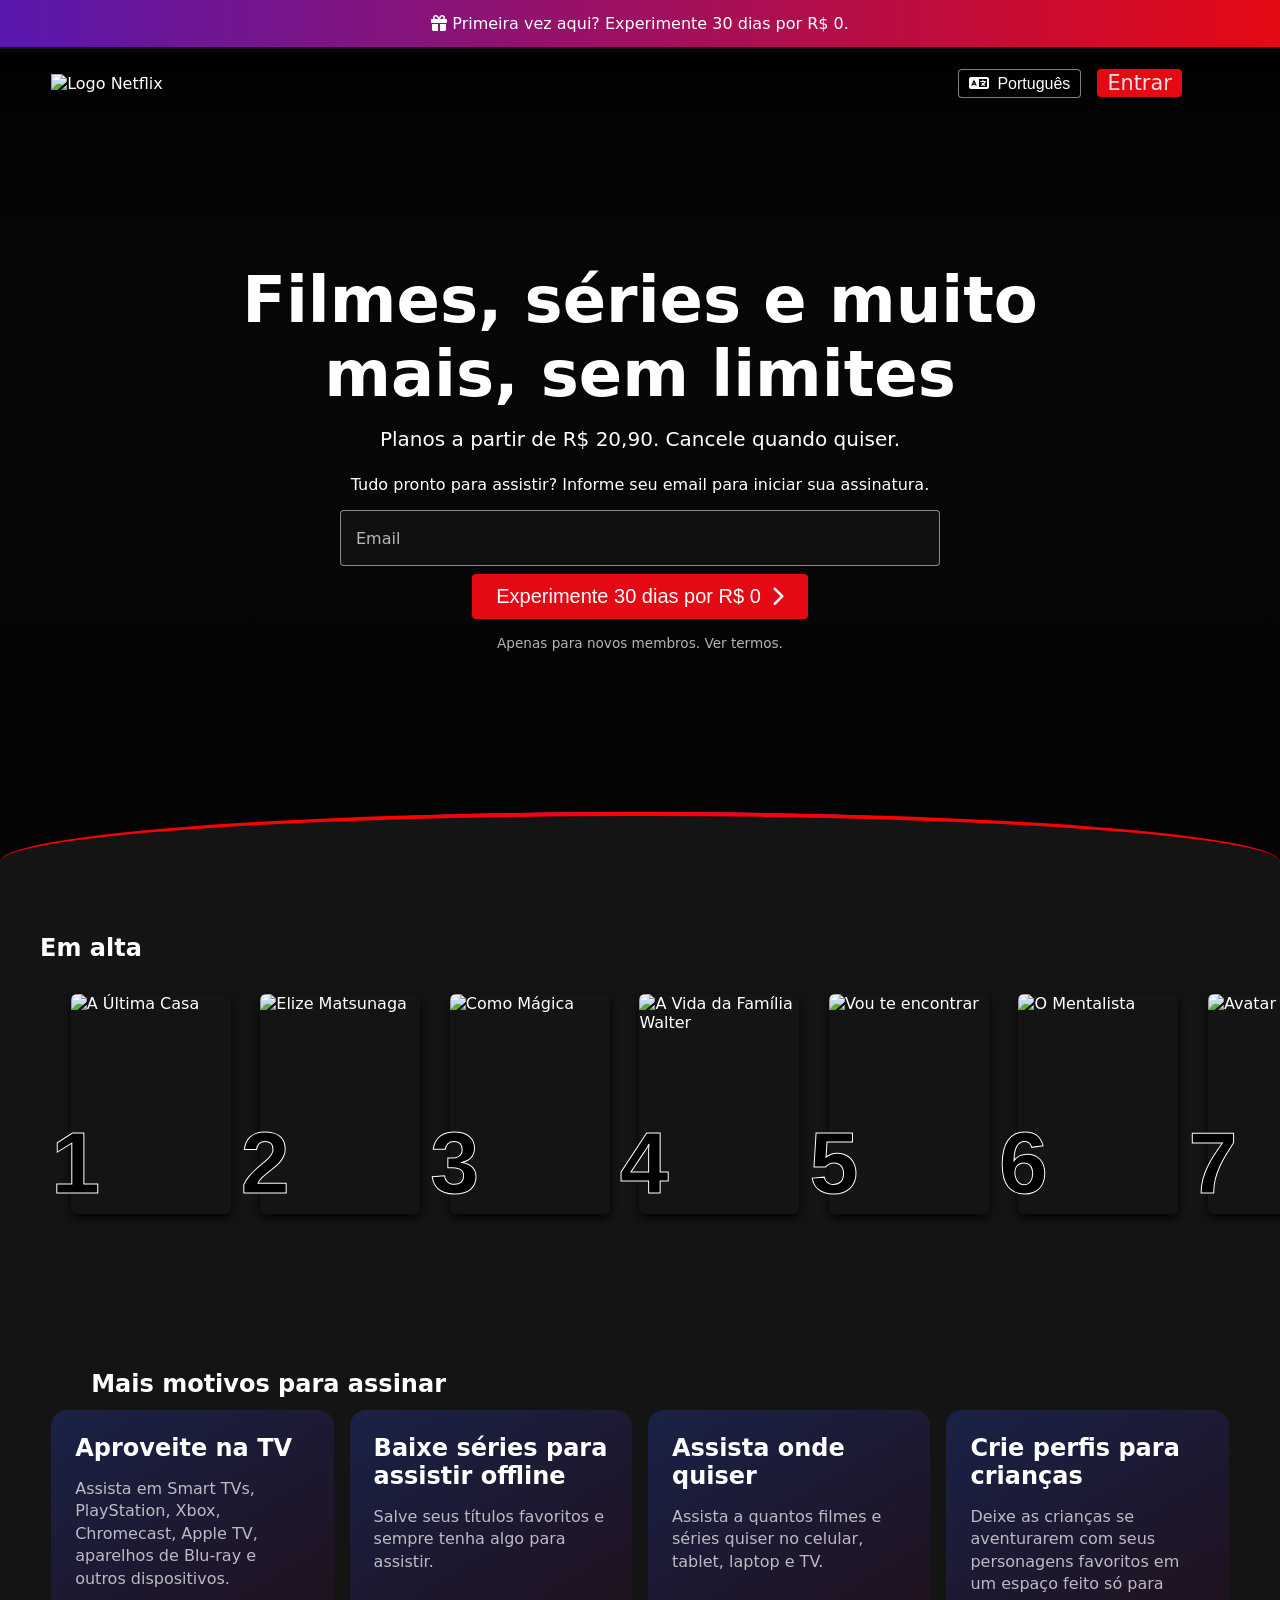
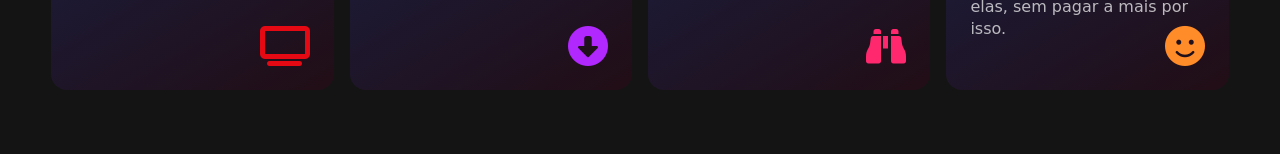
==== index.html @ 600f060d "feat: add navbar, header, hero section (main form) and main content" ====
<!doctype html>
<html lang="en">
  <head>
    <meta charset="UTF-8" />
    <meta name="viewport" content="width=device-width, initial-scale=1.0" />
    <link rel="stylesheet" href="css/style.css" />
    <link
      rel="stylesheet"
      href="https://cdnjs.cloudflare.com/ajax/libs/font-awesome/6.5.1/css/all.min.css" />
    <title>Netflix Brasil</title>
  </head>
  <body>
    <a
      href="#"
      class="promo-banner"
      aria-label="Página de cadastro: 30 dias grátis">
      <p>
        <i class="fa-solid fa-gift" aria-hidden="true"></i> Primeira vez aqui?
        Experimente 30 dias por R$ 0.
      </p>
    </a>

    <header>
      <nav class="home-navbar logged-out-nav">
        <div class="logo" id="logo-index">
          <img
            src="https://occ.a.nflxso.net/dnmt/api/v6/iL4oJVDYZ8KLSrJ6eG2OwtghbfQ/AAAAAZge2REfWoSoWRs31izjUdgihldMUslSHTdfz-1aT4vVrgJuVByU92G8wIrBkwULJHWjM1khpzW0xWndigQFYViKFpy-pM6NZFnTKEPkpf9hcdSzCyzqBbcouyIpmgVLbodhaeyqCXaS.svg"
            alt="Logo Netflix" />
        </div>
        <div class="nav-secondary">
          <div class="lang-selector">
            <i
              class="fa-solid fa-language"
              style="color: rgb(255, 255, 255)"></i>
            <select>
              <option>Português</option>
              <option>English</option>
            </select>
          </div>
          <a href="home.html" class="btn-login">Entrar</a>
        </div>
      </nav>
    </header>

    <main>
      <section class="hero-landing">
        <div class="hero-landing-content">
          <h1 class="landing-title">
            Filmes, séries e muito mais, sem limites
          </h1>
          <p class="landing-subtitle">
            Planos a partir de R$ 20,90. Cancele quando quiser.
          </p>
          <p class="landing-call">
            Tudo pronto para assistir? Informe seu email para iniciar sua
            assinatura.
          </p>

          <form class="email-form">
            <div class="input-group">
              <input type="email" id="email" required placeholder=" " />
              <label for="email">Email</label>
            </div>
            <button type="submit" class="btn-get-started">
              Experimente 30 dias por R$ 0
              <i class="fa-solid fa-chevron-right"></i>
            </button>
          </form>
          <p class="landing-disclaimer">
            Apenas para novos membros. Ver termos.
          </p>
        </div>
      </section>

      <section class="trending-section">
        <h2 class="section-title">Em alta</h2>
        <div class="trending-list">
          <div class="trending-card">
            <span class="rank-number">1</span>
            <img
              src="https://occ-0-1920-1380.1.nflxso.net/dnm/api/v6/mAcAr9TxZIVbINe88xb3Teg5_OA/AAAABRCt9CVGwqQKm1u5XByVqET0FEuvDtVFbQUjXtYSfSPsTkuYJUcdgsfD26gsrr9gPECW5EhlUKzsj0UtB1UA2T1wHKdM4c-Ri7QwJ4hSQ0sue4axwnXjFY1lY4rs9QemK3L1.jpg?r=9b0"
              alt="A Última Casa" />
          </div>

          <div class="trending-card">
            <span class="rank-number">2</span>
            <img
              src="https://occ-0-1920-1380.1.nflxso.net/dnm/api/v6/mAcAr9TxZIVbINe88xb3Teg5_OA/AAAABVBsxUXjb-24n8-40B4x_8OJURUJRbHEKcBGPhm9W0AcdwRLLNh0-N4Ks0n8hzMsyhiFpbOQ2RoEGuLOn3dcfnShQpn3VBpMwJbYT42iEWju8YEhn79PWzwxOMl9DZhBIMDl.jpg?r=b07"
              alt="Elize Matsunaga" />
          </div>

          <div class="trending-card">
            <span class="rank-number">3</span>
            <img
              src="https://occ-0-1920-1380.1.nflxso.net/dnm/api/v6/mAcAr9TxZIVbINe88xb3Teg5_OA/AAAABZTpqX2Eheu0lk-S4dGdgOFK_slT2mImJnNJ_Eoo1jM7405vdHUsTf9nNgOJfOZwN_9l7Db6o15_udHe3ntAbuNHfHnLyZn05KNPTR40H6y08N4XaYClwX0p4b6o9Hvv9rt-.jpg?r=160"
              alt="Como Mágica" />
          </div>

          <div class="trending-card">
            <span class="rank-number">4</span>
            <img
              src="https://occ-0-1920-1380.1.nflxso.net/dnm/api/v6/mAcAr9TxZIVbINe88xb3Teg5_OA/AAAABXxwC4AQBgNQUKx340Z3VdPKcQBCPSx1DFxzGC0SrmTmxMpBloa2vkFkU_opp2rWrQWlsryQf8sPW0TiSNedI3joBv3Ly9eRzqWkKzWDu9g7vCvTjTx1hjC1YScYlaGN4ZOi.jpg?r=6c0"
              alt="A Vida da Família Walter" />
          </div>

          <div class="trending-card">
            <span class="rank-number">5</span>
            <img
              src="https://occ-0-1920-1380.1.nflxso.net/dnm/api/v6/mAcAr9TxZIVbINe88xb3Teg5_OA/AAAABWJIRfrApoBahK_Y7nBfBXrVwPteUMJuSW1_SlYxoMz11pgIeErc_EK6dihmAByL0csqrM1OTzhvYy6BxxisQlGGfH3BEVJuVkfVEAcgkErHJJMbtshvjc3SidSFkgiPB_uo.jpg?r=799"
              alt="Vou te encontrar" />
          </div>

          <div class="trending-card">
            <span class="rank-number">6</span>
            <img
              src="https://occ-0-1920-1380.1.nflxso.net/dnm/api/v6/mAcAr9TxZIVbINe88xb3Teg5_OA/AAAABWJf4-M_aFg2YPqjkl0ujgk5sN_j8bbpWffFgdkTHAifynkGaaQcQ2TtavAdEKUvPgGgl85VsB8ZqfKcUsUcEEONAgrz077iTaE.jpg?r=0b1"
              alt="O Mentalista" />
          </div>

          <div class="trending-card">
            <span class="rank-number">7</span>
            <img
              src="https://occ-0-1920-1380.1.nflxso.net/dnm/api/v6/mAcAr9TxZIVbINe88xb3Teg5_OA/AAAABeZewd1qPnGi2KuKvKVifCRWf3DN9RVs5KumCdsNala5zVadvlPpmgjEXIb3Ws0g4GnzU-jmKIEOgEnReXskYxidFdtWF5vrKkBzNl2KHMSnNC0FBtFyFtHm9qEIB_zNYTaT.jpg?r=63f"
              alt="Avatar" />
          </div>
        </div>
      </section>

      <section class="reasons-section">
        <h2 class="section-title">Mais motivos para assinar</h2>
        <div class="reasons-grid">
          <div class="reason-card">
            <h3>Aproveite na TV</h3>
            <p>
              Assista em Smart TVs, PlayStation, Xbox, Chromecast, Apple TV,
              aparelhos de Blu-ray e outros dispositivos.
            </p>
            <i class="fa-solid fa-tv reason-icon" style="color: #e50914"></i>
          </div>
          <div class="reason-card">
            <h3>Baixe séries para assistir offline</h3>
            <p>
              Salve seus títulos favoritos e sempre tenha algo para assistir.
            </p>
            <i
              class="fa-solid fa-circle-down reason-icon"
              style="color: #b128ff"></i>
          </div>
          <div class="reason-card">
            <h3>Assista onde quiser</h3>
            <p>
              Assista a quantos filmes e séries quiser no celular, tablet,
              laptop e TV.
            </p>
            <i
              class="fa-solid fa-binoculars reason-icon"
              style="color: #ff286f"></i>
          </div>
          <div class="reason-card">
            <h3>Crie perfis para crianças</h3>
            <p>
              Deixe as crianças se aventurarem com seus personagens favoritos em
              um espaço feito só para elas, sem pagar a mais por isso.
            </p>
            <i
              class="fa-solid fa-face-smile reason-icon"
              style="color: #ff8c28"></i>
          </div>
        </div>
      </section>
    </main>
  </body>
</html>
---- css/style.css ----
/* =========================================
   GLOBAL STYLES & RESETS
   ========================================= */
* {
  margin: 0;
  padding: 0;
}

*,
*::before,
*::after {
  box-sizing: border-box;
}

html {
  scroll-behavior: smooth;
}

body {
  font-family: system-ui, -apple-system, BlinkMacSystemFont, "Segoe UI", Roboto, sans-serif;
  background-color: #141414;
  color: #fff;
  min-height: 100vh;
  display: flex;
  flex-direction: column;
}

main {
  flex: 1;
}

main h2 {
  margin-left: 40px;
}

img,
svg {
  max-width: 100%;
  display: block;
}

option {
  color: #000000;
}

/* =========================================
   NAVBAR (LOGGED IN)
   ========================================= */
.home-navbar {
  position: fixed;
  top: 10px;
  left: 0;
  width: 100%;
  height: 68px;
  display: flex;
  align-items: center;
  gap: 20px;
  padding: 0 4%;
  background-image: linear-gradient(180deg, rgba(0, 0, 0, 0.7) 10%, transparent);
  z-index: 1000;
  transition: background-color 0.4s ease;
}

.logo img {
  width: 78px;
  height: auto;
  display: block;
}

.nav-primary ul {
  display: flex;
  align-items: center;
  gap: 20px;
  list-style: none;
}

.nav-primary a {
  text-decoration: none;
  color: #e5e5e5;
  font-size: 1rem;
  font-weight: 500;
  padding: 9px 13px;
  border-radius: 20px;
  display: inline-block;
  transition: background-color 0.2s ease, color 0.2s ease;
}

.nav-primary a:hover {
  color: #ffffff;
  background-color: #ffffff26;
}

.nav-secondary {
  margin-left: auto;
}

.nav-secondary ul {
  display: flex;
  align-items: center;
  gap: 25px;
  list-style: none;
}

.nav-secondary a {
  text-decoration: none;
  color: #e5e5e5;
  font-size: 1.3rem;
  display: flex;
  align-items: center;
  transition: opacity 0.2s ease;
}

.nav-secondary a:hover {
  opacity: 0.8;
}

/* Dropdown de Perfil */
.profile-dropdown {
  position: relative;
  cursor: pointer;
  padding-bottom: 10px;
  margin-bottom: -10px;
}

.profile-trigger {
  display: flex;
  align-items: center;
  gap: 8px;
}

.perfil-nav {
  width: 32px;
  height: 32px;
  border-radius: 4px;
  object-fit: cover;
}

.caret {
  font-size: 0.75rem;
  color: #fff;
  transition: transform 0.3s ease;
}

.profile-dropdown:hover .caret {
  transform: rotate(180deg);
}

.dropdown-content {
  display: none;
  position: absolute;
  top: 100%;
  right: 0;
  width: 210px;
  background-color: rgba(0, 0, 0, 0.9);
  border: 1px solid #ffffff26;
  border-radius: 6px;
  padding: 10px 0;
  box-shadow: 0 8px 16px rgba(0, 0, 0, 0.8);
  z-index: 1100;
}

.profile-dropdown:hover .dropdown-content {
  display: block;
}

.dropdown-item {
  display: flex;
  align-items: center;
  gap: 12px;
  padding: 8px 16px;
  color: #e5e5e5;
  font-size: 0.85rem;
  text-decoration: none;
  transition: background-color 0.2s ease;
}

.dropdown-item:hover {
  background-color: #ffffff6b;
  border-radius: 5px;
}

.dropdown-item i {
  font-size: 1rem;
  width: 16px;
  text-align: center;
  color: #b3b3b3;
}

.profile-item img {
  width: 28px;
  height: 28px;
  border-radius: 4px;
}

.dropdown-divider {
  height: 1px;
  background-color: rgba(255, 255, 255, 0.15);
  margin: 8px 0;
}

.sign-out {
  justify-content: center;
  font-weight: 500;
}

/* =========================================
   NAVBAR & AVISOS (LOGGED OUT / INDEX)
   ========================================= */
.promo-banner {
  position: fixed;
  top: 0;
  left: 0;
  width: 100%;
  background: linear-gradient(90deg, #5918ad 0%, #e50914 100%);
  color: #ffffff;
  display: flex;
  justify-content: center;
  align-items: center;
  padding: 14px 20px;
  font-size: 1rem;
  font-weight: 500;
  z-index: 2000;
  text-decoration: none;
}

.logged-out-nav {
  justify-content: space-between;
  top: 49px;
}

#logo-index img {
  width: 150px;
}

.logged-out-nav .nav-secondary {
  display: flex;
  gap: 16px;
  align-items: center;
  margin: 0 4% 0 4%;
}

.lang-selector {
  position: relative;
  display: flex;
  align-items: center;
  background: rgba(0, 0, 0, 0.4);
  border: 1px solid rgba(255, 255, 255, 0.5);
  border-radius: 4px;
  padding: 5px 10px;
}

.lang-selector select {
  background: transparent;
  color: white;
  border: none;
  font-size: 1rem;
  padding-left: 8px;
  cursor: pointer;
  outline: none;
  appearance: none;
}

.btn-login {
  background-color: #e50914;
  color: white;
  padding: 2px 10px;
  border-radius: 4px;
  font-size: 5px;
}

.btn-login:hover {
  background-color: #c11119;
  opacity: 1;
}

/* =========================================
   HERO SECTION (LOGGED IN)
   ========================================= */
.hero {
  position: relative;
  height: 80vh;
  min-height: 500px;
  background-image: url("https://occ-0-1920-420.1.nflxso.net/dnm/api/v6/x2x1Gn4QgTuVowyvC5vjsETMDK0/AAAABYQCXQHv3EYlIbab_cs99M4hfNLtdLsHweEDGmX3piCWEOnkBLZI7N3cxjSXNUCdgKAn_5NsnBnifPdAc4Wx3gQLkEIxOb4na03fRhLnCpHRJnAJ2BkW9kIn6A.webp?r=36a");
  background-size: cover;
  background-position: center top;
  display: flex;
  align-items: center;
  margin: 100px 4% 2rem 4%;
  border-radius: 30px;
  overflow: hidden;
  border-color: 1px solid #d4d4d4;
  box-shadow: 0px -10px 60px -10px #14343ac9;
}

.hero::before {
  content: "";
  position: absolute;
  inset: 0;
  background:
    linear-gradient(to right, rgba(0, 0, 0, 0.8) 0%, rgba(0, 0, 0, 0.3) 50%, transparent 100%),
    linear-gradient(to top, rgba(20, 20, 20, 0.8) 0%, transparent 20%);
}

.hero-content {
  position: relative;
  z-index: 1;
  padding: 0 4%;
  max-width: 50%;
}

.hero-title {
  margin-top: 100px;
  max-width: 40vh;
}

.hero-genres {
  display: flex;
  align-items: center;
  gap: 8px;
  flex-wrap: wrap;
  margin-top: 10px;
  margin-bottom: 15px;
  font-size: 1rem;
}

.hero-genres span:not(.dot) {
  font-weight: bold;
}

.hero-n-logo {
  position: absolute;
  top: 30px;
  left: 40px;
  width: auto;
  z-index: 2;
  max-width: 100%;
}

.hero-content p {
  font-size: 1.5rem;
}

.hero-buttons {
  display: flex;
  gap: 1rem;
  margin-top: 25px;
}

.hero-btn {
  display: flex;
  align-items: center;
  justify-content: center;
  gap: 10px;
  padding: 0.6rem 1.6rem;
  border-radius: 15px;
  font-size: 1.2rem;
  font-weight: 500;
  border: none;
  cursor: pointer;
  transition: background-color 0.2s ease, transform 0.1s ease;
}

.hero-btn:active {
  transform: scale(0.95);
}

.btn-play {
  background-color: #ffffff;
  color: #000000;
}

.btn-play:hover {
  background-color: rgba(255, 255, 255, 0.75);
}

.btn-info {
  background-color: rgba(109, 109, 110, 0.7);
  color: #ffffff;
}

.btn-info:hover {
  background-color: rgba(109, 109, 110, 0.4);
}

/* =========================================
   HERO LANDING (INDEX / LOGGED OUT)
   ========================================= */
.hero-landing {
  position: relative;
  height: 90vh;
  min-height: 600px;
  background-image: url("https://assets.nflxext.com/ffe/siteui/vlv3/0ce6c17e-e188-4f13-aaf2-6366e12ba739/web/BR-pt-20260803-TRIFECTA-perspective_481eff87-bec7-4333-9635-ba98626b4d10_large.jpg");
  background-size: cover;
  background-position: center;
  display: flex;
  justify-content: center;
  align-items: center;
  text-align: center;
  margin-top: 52px;
  overflow: hidden;
}

.hero-landing::after {
  content: '';
  position: absolute;
  bottom: -50px; 
  margin: auto;
  width: 100%; 
  height: 100px;
  align-items: center;
  border-top: 4px solid red; 
  border-radius: 50%; 
  background: #141414; 
  box-shadow: 0px 10px 0px 10px #b128ff;
  z-index: 2;
}

.hero-landing::before {
  content: "";
  position: absolute;
  inset: 0;
  background: rgba(0, 0, 0, 0.6);
  background-image: linear-gradient(
    to top,
    rgba(0, 0, 0, 0.6) 0,
    rgba(0, 0, 0, 0.1) 60%,
    rgba(0, 0, 0, 0.6) 100%
  );
}

.hero-landing-content {
  position: relative;
  z-index: 1;
  max-width: 900px;
  padding: 0 20px;
}

.landing-title {
  font-size: 4rem;
  font-weight: 900;
  margin-bottom: 1rem;
}

.landing-subtitle {
  font-size: 1.25rem;
  font-weight: 400;
  margin-bottom: 1.5rem;
}

.landing-call {
  font-size: 1rem;
  margin-bottom: 1rem;
}

.email-form {
  display: flex;
  flex-direction: column;
  gap: 8px;
  justify-content: center;
  max-width: 600px;
  margin: 0 auto;
}

.input-group {
  position: relative;
  flex: 1;
}

.input-group input {
  width: 100%;
  padding: 1.25rem 1rem 0.5rem;
  height: 56px;
  background: rgba(22, 22, 22, 0.7);
  border: 1px solid rgba(255, 255, 255, 0.5);
  border-radius: 4px;
  color: white;
  font-size: 1rem;
  outline: none;
}

.input-group label {
  position: absolute;
  left: 1rem;
  top: 50%;
  transform: translateY(-50%);
  color: rgba(255, 255, 255, 0.7);
  transition: 0.2s ease all;
  pointer-events: none;
}

.input-group input:focus ~ label,
.input-group input:not(:placeholder-shown) ~ label {
  top: 14px;
  font-size: 0.75rem;
}

.btn-get-started {
  background: #e50914;
  color: white;
  border: none;
  border-radius: 4px;
  padding: 0 1.5rem;
  font-size: 1.25rem;
  font-weight: 500;
  cursor: pointer;
  display: flex;
  align-items: center;
  gap: 10px;
  height: 5vh;
  width: fit-content;
  align-self: center;
  transition: background 0.2s;
}

.btn-get-started:hover {
  background: #c11119;
}

.landing-disclaimer {
  font-size: 0.85rem;
  color: rgba(255, 255, 255, 0.7);
  margin-top: 1rem;
}

/* =========================================
   SEÇÕES DE DESTAQUE (INDEX)
   ========================================= */

/* Em Alta */
.trending-section {
  padding: 2rem 0;
  max-width: 1500px;
  margin: 0 auto;
}

.trending-list {
  display: flex;
  gap: 10px;
  overflow-x: auto;
  padding: 20px 4%;
  scrollbar-width: none; 
  -ms-overflow-style: none;
}

.trending-list::-webkit-scrollbar {
  display: none;
} 

.trending-card {
  display: flex;
  align-items: flex-end;
  flex: 0 0 auto;
  position: relative;
  cursor: pointer;
  transition: transform 0.2s ease;
  width: auto;
}

.trending-card:hover {
  transform: scale(1.05); 
}

.rank-number {
  font-size: 5.5rem; 
  font-family: 'Arial Black', Impact, sans-serif; 
  font-weight: 900;
  color: #000000; 
  -webkit-text-stroke: 1px #ffffff; 
  letter-spacing: -0.05em;
  margin-right: -25px; 
  position: relative; 
  z-index: 2;
}

.trending-card img {
  width: 160px;
  height: 220px;
  object-fit: cover;
  border-radius: 6px;
  position: relative; 
  z-index: 1; 
  box-shadow: 0px 4px 10px rgba(0, 0, 0, 0.8);
}

/* Mais Motivos Para Assinar */
.reasons-section {
  padding: 4rem 4%;
  max-width: 1400px;
  margin: 0 auto;
}

.reasons-grid {
  display: grid;
  grid-template-columns: repeat(4, 1fr);
  gap: 16px;
}

.reason-card {
  background: linear-gradient(149deg, #192247 0%, #210e17 96.86%);
  padding: 24px;
  border-radius: 16px;
  min-height: 280px;
  position: relative;
}

.reason-card h3 {
  font-size: 1.5rem;
  margin-bottom: 16px;
}

.reason-card p {
  font-size: 1rem;
  color: rgba(255, 255, 255, 0.7);
  line-height: 1.4;
}

.reason-icon {
  position: absolute;
  bottom: 24px;
  right: 24px;
  font-size: 2.5rem;
}

@media (max-width: 1024px) {
  .reasons-grid {
    grid-template-columns: repeat(2, 1fr);
  }
}
@media (max-width: 600px) {
  .reasons-grid {
    grid-template-columns: 1fr;
  }
}

/* =========================================
   CARROSSEL (MEDIA SCROLLER)
   ========================================= */
.container {
  inline-size: min(100% - 4rem, 70rem);
  margin-inline: auto;
}

.flow {
  display: grid;
  gap: var(--flow-spacer, 1rem);
}

.section-title {
  margin-block: 2.5rem 0.75rem;
}

.media-container {
  position: relative;
  z-index: 0;
}

.media-scroller,
.media-group {
  margin-top: 0;
  padding: 0;
  display: grid;
  gap: 0.25rem;
  grid-auto-flow: column;
}

.media-scroller {
  overflow-x: hidden;
  scroll-behavior: smooth;
  grid-auto-columns: 100%;
  scroll-padding-inline: 3rem;
  padding: 1rem 3rem 4rem;
}

.media-group {
  grid-template-columns: repeat(6, 1fr);
  scroll-margin-top: 25vh;
}

.media-element {
  position: relative;
  border-radius: 0.25rem;
  overflow: hidden;
  cursor: pointer;
  transition: transform 0.3s cubic-bezier(0.25, 1, 0.5, 1), box-shadow 0.3s ease;
  z-index: 1;
  max-width: 50vh;
}

.media-element:hover {
  transform: scale(1.2);
  z-index: 1000;
  box-shadow: 0px 10px 25px rgba(0, 0, 0, 0.9);
}

.media-group .media-element:first-child:hover {
  transform-origin: left center;
}

.media-group .media-element:last-child:hover {
  transform-origin: right center;
}

.media-element > img {
  width: 100%;
  aspect-ratio: 16 / 9;
  object-fit: cover;
  align-self: center;
  border-radius: 0.25rem 0.25rem 0 0;
}

.media-element .media-info {
  position: absolute;
  inset: 0;
  padding: 1.2rem;
  background: linear-gradient(
    180deg,
    rgba(24, 24, 24, 0) 0%,
    rgba(24, 24, 24, 0.88) 40%,
    #181818 100%
  );
  display: flex;
  flex-direction: column;
  justify-content: flex-end;
  opacity: 0;
  transform: translateY(8px);
  transition: opacity 0.25s ease, transform 0.25s ease;
  pointer-events: none;
}

.media-element:hover .media-info {
  opacity: 1;
  transform: translateY(0);
  pointer-events: auto;
}

.media-element .title {
  display: block;
  font-size: 0.85rem;
  font-weight: 600;
  color: #fff;
  margin-bottom: 7px;
  overflow: hidden;
  text-overflow: ellipsis;
}

.card-buttons {
  display: flex;
  align-items: center;
  justify-content: space-between;
  margin-bottom: 7px;
}

.left-buttons {
  display: flex;
  align-items: center;
  gap: 0.4rem;
}

/* Estilo Base dos Botões Circulares do Card */
.btn-action {
  width: 32px;
  height: 32px;
  border-radius: 50%;
  display: flex;
  align-items: center;
  justify-content: center;
  cursor: pointer;
  outline: none;
  transition: background-color 0.2s ease, border-color 0.2s ease, transform 0.1s ease;
}

.btn-play-round {
  background-color: #ffffff;
  color: #141414;
  border: none;
}

.btn-play-round:hover {
  background-color: #e6e6e6;
  transform: scale(1.05);
}

.btn-play-round svg {
  width: 14px;
  height: 14px;
  margin-left: 2px;
}

/* Botões com Borda (Mais, Like, Seta) */
.btn-outline {
  background-color: rgba(42, 42, 42, 0.6);
  border: 2px solid rgba(255, 255, 255, 0.5);
  color: #ffffff;
}

.btn-outline:hover {
  border-color: #ffffff;
  background-color: rgba(255, 255, 255, 0.1);
}

.btn-outline svg {
  width: 16px;
  height: 16px;
}

.card-genres {
  display: flex;
  align-items: center;
  gap: 0.3rem;
  font-size: 0.7rem;
  color: #ffffff;
}

.dot {
  color: #666;
}

/* Navegação do Carrossel (Setas) */
.next,
.previous {
  display: none;
  align-items: center;
  z-index: 10;
  position: absolute;
  width: 3rem;
  padding: 1rem;
  background: rgb(0 0 0 / 0);
  opacity: 0;
}

.previous {
  left: 0;
  top: 0;
  bottom: 0;
}

.next {
  right: 0;
  top: 0;
  bottom: 0;
}

.media-group:first-child :where(.next, .previous) {
  display: flex;
}

.media-scroller:hover :where(.next, .previous) {
  opacity: 1;
}

:where(.next, .previous):hover {
  background: rgb(0 0 0 / 0.3);
}

:where(.next, .previous) > svg {
  transition: transform 75ms linear;
  transform: scale(1);
}

:where(.next, .previous):hover > svg {
  transform: scale(1.2);
}

.media-group:target :where(.next, .previous) {
  display: flex;
}

.media-scroller:has(:target:not(:first-child)) .media-group:first-of-type .next {
  display: none;
}

/* Navigation Indicators */
.navigation-indicators {
  opacity: 0;
  position: absolute;
  display: flex;
  gap: 3px;
  top: -1rem;
  right: 2rem;
}

.navigation-indicators > * {
  width: 1rem;
  height: 2px;
  background: white;
  opacity: 0.5;
}

.media-scroller:has(.media-group:target) .navigation-indicators > *:nth-child(1) {
  opacity: 0.5;
}

.navigation-indicators > *:nth-child(1),
.media-group:nth-child(1):target ~ .navigation-indicators > *:nth-child(1) {
  opacity: 1;
}

.media-group:nth-child(2):target ~ .navigation-indicators > *:nth-child(2) {
  opacity: 1;
}

.media-group:nth-child(3):target ~ .navigation-indicators > *:nth-child(3) {
  opacity: 1;
}

.media-group:nth-child(4):target ~ .navigation-indicators > *:nth-child(4) {
  opacity: 1;
}

.media-scroller:hover .navigation-indicators {
  opacity: 1;
}

/* =========================================
    FOOTER
   ========================================= */
footer {
  width: 100%;
  background-color: #141414;
  padding: 40px 4%;
  margin-top: auto;
}

footer .social-links,
footer .links,
footer .footer-service-code,
footer .footer-copyright {
  max-width: 980px;
  margin-left: auto;
  margin-right: auto;
}

footer .social-links {
  display: flex;
  gap: 24px;
  margin-bottom: 1.2em;
}

footer .social-links .social-link {
  color: #fff;
  font-size: 1.5rem;
  text-decoration: none;
  transition: opacity 0.2s ease;
}

footer .footer-links {
  display: flex;
  flex-direction: row;
  flex-wrap: wrap;
  font-size: 13px;
  margin: 0 0 14px;
  padding: 0;
  list-style-type: none;
}

footer .footer-link-wrapper {
  box-sizing: border-box;
  flex: 0 0 25%;
  margin-bottom: 16px;
  padding-right: 15px;
}

.footer-link {
  color: grey;
  text-decoration: none;
}

.footer-link:hover {
  text-decoration: underline;
}

.footer-copyright {
  font-size: 11px;
  color: grey;
}
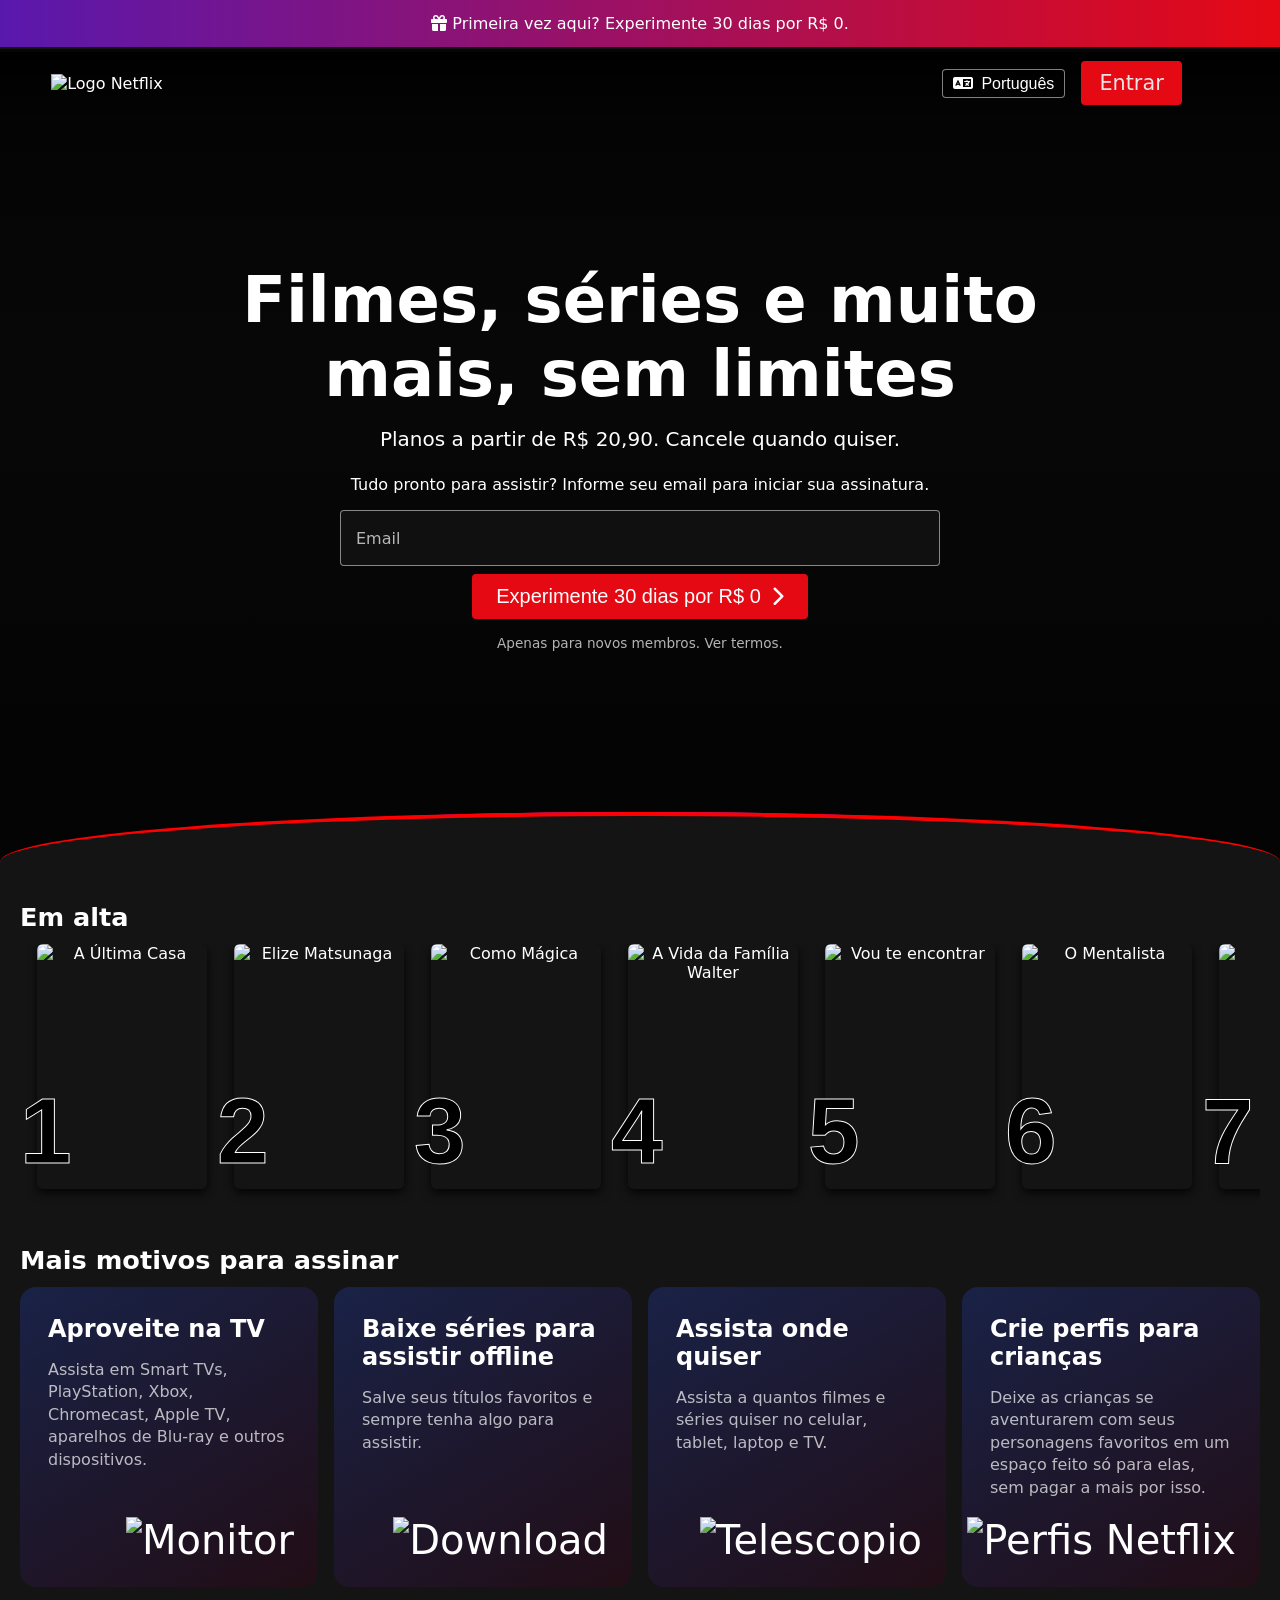
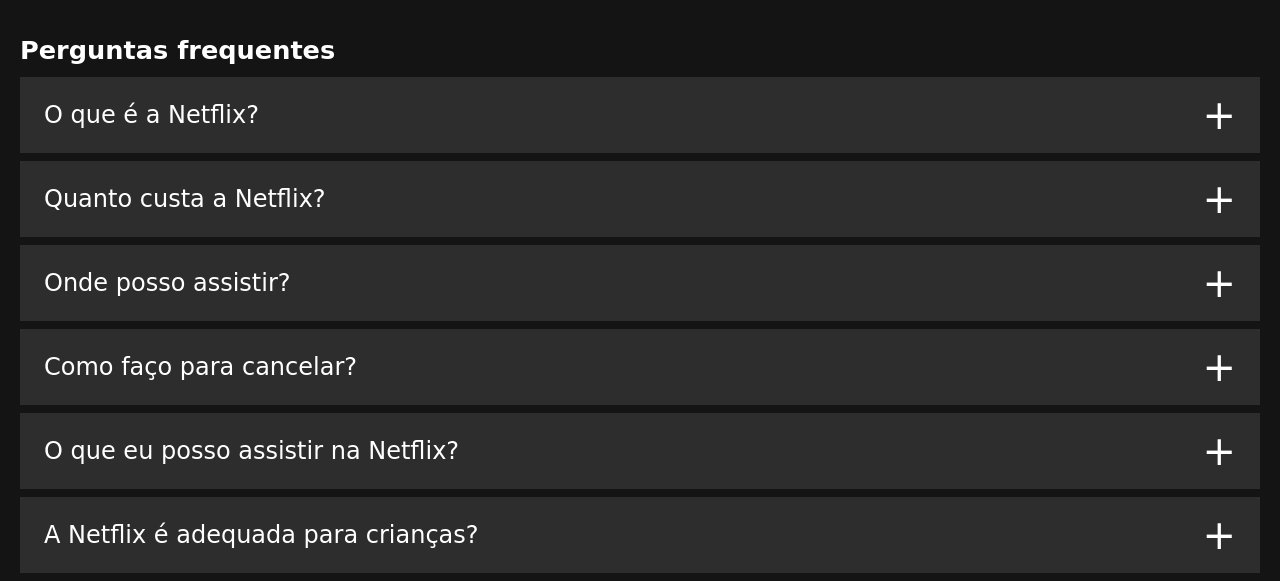
==== commit e3c3e161: "feat: visual adjustment and FAQ section" ====
--- a/index.html
+++ b/index.html
@@ -135,16 +135,20 @@
               Assista em Smart TVs, PlayStation, Xbox, Chromecast, Apple TV,
               aparelhos de Blu-ray e outros dispositivos.
             </p>
-            <i class="fa-solid fa-tv reason-icon" style="color: #e50914"></i>
+            <img
+              src="img/img-tela-inicial-pc.png"
+              alt="Monitor"
+              class="reason-icon" />
           </div>
           <div class="reason-card">
             <h3>Baixe séries para assistir offline</h3>
             <p>
               Salve seus títulos favoritos e sempre tenha algo para assistir.
             </p>
-            <i
-              class="fa-solid fa-circle-down reason-icon"
-              style="color: #b128ff"></i>
+            <img
+              src="img/img-tela-inicial-seta.png"
+              alt="Download"
+              class="reason-icon" />
           </div>
           <div class="reason-card">
             <h3>Assista onde quiser</h3>
@@ -152,9 +156,10 @@
               Assista a quantos filmes e séries quiser no celular, tablet,
               laptop e TV.
             </p>
-            <i
-              class="fa-solid fa-binoculars reason-icon"
-              style="color: #ff286f"></i>
+            <img
+              src="img/img-tela-inicial-telescopio.png"
+              alt="Telescopio"
+              class="reason-icon" />
           </div>
           <div class="reason-card">
             <h3>Crie perfis para crianças</h3>
@@ -162,11 +167,98 @@
               Deixe as crianças se aventurarem com seus personagens favoritos em
               um espaço feito só para elas, sem pagar a mais por isso.
             </p>
-            <i
-              class="fa-solid fa-face-smile reason-icon"
-              style="color: #ff8c28"></i>
-          </div>
-        </div>
+            <img
+              src="img/img-tela-inicial-perfis.png"
+              alt="Perfis Netflix"
+              class="reason-icon" />
+          </div>
+        </div>
+      </section>
+
+      <section class="faq-container">
+        <h2 class="section-title">Perguntas frequentes</h2>
+
+        <details>
+          <summary>O que é a Netflix?</summary>
+          <div class="faq-response">
+            <p>
+              A Netflix é um serviço de transmissão online que oferece uma ampla
+              variedade de séries, filmes e documentários premiados em milhares
+              de aparelhos conectados à internet.
+            </p>
+            <br />
+            <p>
+              Você pode assistir a quantos filmes e séries quiser, quando e onde
+              quiser, sem comerciais – tudo por um preço mensal bem acessível.
+              Aqui você sempre encontra novidades. A cada semana, adicionamos
+              novas séries e filmes.
+            </p>
+          </div>
+        </details>
+
+        <details>
+          <summary>Quanto custa a Netflix?</summary>
+          <div class="faq-response">
+            <p>
+              Novos assinantes podem experimentar 30 dias da Netflix por R$ 0.
+              Após o fim do teste grátis, seu plano será renovado
+              automaticamente pelo preço normal, conforme o plano selecionado.
+              Os planos variam de R$ 20,90 a R$ 59,90. <br />
+              <br />
+              Assista à Netflix no seu celular, tablet, smart TV, notebook ou
+              aparelho de streaming. Sem custo adicional, cancele quando quiser.
+            </p>
+          </div>
+        </details>
+
+        <details>
+          <summary>Onde posso assistir?</summary>
+          <div class="faq-response">
+            <p>
+              Assista onde quiser, quando quiser. Acesse sua conta Netflix em
+              netflix.com para assistir no computador ou em qualquer aparelho
+              conectado à internet compatível com o aplicativo Netflix, como
+              Smart TVs, smartphones, tablets, aparelhos de streaming e
+              videogames.
+            </p>
+            <br />
+            <p>
+              Você também pode baixar suas séries favoritas com o aplicativo
+              Netflix para iOS ou Android. Use os downloads para levar a Netflix
+              para onde quiser sem precisar de conexão com a internet. Leve a
+              Netflix com você para qualquer lugar.
+            </p>
+          </div>
+        </details>
+
+        <details>
+          <summary>Como faço para cancelar?</summary>
+          <div class="faq-response">
+            <p>A Netflix é flexível. Você pode cancelar a sua conta online com apenas dois cliques. Não há taxa de cancelamento. Você inicia e encerra sua assinatura quando quiser.</p>
+          </div>
+        </details>
+
+        <details>
+          <summary>O que eu posso assistir na Netflix?</summary>
+          <div class="faq-response">
+            <p>
+             A Netflix tem um grande catálogo de filmes, documentários, séries, originais Netflix premiados e muito mais. Assista o quanto quiser, quando quiser.
+            </p>
+          </div>
+        </details>
+
+        <details>
+          <summary>A Netflix é adequada para crianças?</summary>
+          <div class="faq-response">
+            <p>
+              A experiência infantil da Netflix faz parte da sua assinatura para que as crianças se divirtam em seu próprio espaço com séries e filmes familiares sob a supervisão dos responsáveis.
+            </p>
+            <br>
+            <p>
+              O recurso de controle parental, incluso nos perfis para crianças e protegido por PIN, permite restringir a classificação etária do conteúdo que as crianças podem ver e bloquear títulos específicos que você não quer que elas assistam.
+            </p>
+          </div>
+        </details>
       </section>
     </main>
   </body>
--- a/css/style.css
+++ b/css/style.css
@@ -263,7 +263,7 @@
 .btn-login {
   background-color: #e50914;
   color: white;
-  padding: 2px 10px;
+  padding: 10px 18px;
   border-radius: 4px;
   font-size: 5px;
 }
@@ -528,18 +528,21 @@
 
 /* Em Alta */
 .trending-section {
-  padding: 2rem 0;
-  max-width: 1500px;
+  width: min(100%, 1500px);
   margin: 0 auto;
+  padding: 0 1.25rem;
 }
 
 .trending-list {
   display: flex;
+  justify-content: flex-start;
+  align-items: center;
+  text-align: center;
   gap: 10px;
   overflow-x: auto;
-  padding: 20px 4%;
   scrollbar-width: none; 
   -ms-overflow-style: none;
+  padding-bottom: 1rem;
 }
 
 .trending-list::-webkit-scrollbar {
@@ -548,7 +551,7 @@
 
 .trending-card {
   display: flex;
-  align-items: flex-end;
+  align-items: center;
   flex: 0 0 auto;
   position: relative;
   cursor: pointer;
@@ -561,20 +564,21 @@
 }
 
 .rank-number {
-  font-size: 5.5rem; 
+  font-size: 5.8rem; 
   font-family: 'Arial Black', Impact, sans-serif; 
   font-weight: 900;
   color: #000000; 
   -webkit-text-stroke: 1px #ffffff; 
   letter-spacing: -0.05em;
-  margin-right: -25px; 
+  margin-right: -30px; 
+  margin-top: 130px;
   position: relative; 
   z-index: 2;
 }
 
 .trending-card img {
-  width: 160px;
-  height: 220px;
+  width: 170px;
+  height: 245px;
   object-fit: cover;
   border-radius: 6px;
   position: relative; 
@@ -584,23 +588,25 @@
 
 /* Mais Motivos Para Assinar */
 .reasons-section {
-  padding: 4rem 4%;
-  max-width: 1400px;
-  margin: 0 auto;
+  width: min(100%, 1500px);
+  margin: 0 auto 3rem;
+  padding: 0 1.25rem;
 }
 
 .reasons-grid {
   display: grid;
-  grid-template-columns: repeat(4, 1fr);
+  grid-template-columns: repeat(4, minmax(0, 1fr));
   gap: 16px;
 }
 
 .reason-card {
   background: linear-gradient(149deg, #192247 0%, #210e17 96.86%);
-  padding: 24px;
+  padding: 28px;
   border-radius: 16px;
-  min-height: 280px;
+  min-height: 300px;
   position: relative;
+  display: flex;
+  flex-direction: column;
 }
 
 .reason-card h3 {
@@ -630,6 +636,69 @@
   .reasons-grid {
     grid-template-columns: 1fr;
   }
+}
+
+/* =========================================
+   SEÇÃO FAQ (INDEX)
+   ========================================= */
+
+.faq-container {
+  width: min(100%, 1500px);
+  margin: 0 auto;
+  padding: 0 1.25rem;
+}
+
+.faq-container details {
+  background-color: #2d2d2d;
+  margin-bottom: 8px; 
+}
+
+
+.faq-container summary {
+  display: flex;
+  justify-content: space-between;
+  align-items: center;
+  padding: 24px;
+  font-size: 1.5rem;
+  cursor: pointer;
+  list-style: none; /* Remove a setinha padrão do navegador */
+  user-select: none; /* Evita que o texto seja selecionado ao clicar rápido */
+  transition: background-color 0.2s ease;
+}
+
+.faq-container summary:hover {
+  background-color: #414141;
+}
+
+.faq-container summary::after {
+  content: '+';
+  font-size: 2.5rem;
+  font-weight: 300;
+  line-height: 0; 
+  transition: transform 0.3s ease; 
+}
+
+/* para fazer o + do details virar um x quando abrir */
+details[open] summary::after {
+  transform: rotate(45deg);
+}
+
+
+.faq-response {
+  padding: 24px;
+  font-size: 1.25rem;
+  line-height: 1.5;
+  border-top: 2px solid #000; 
+}
+
+.faq-response p {
+  margin: 0;
+}
+
+.section-title {
+  margin: 0 0 1.5rem;
+  font-size: 1.6rem;
+  font-weight: 700;
 }
 
 /* =========================================
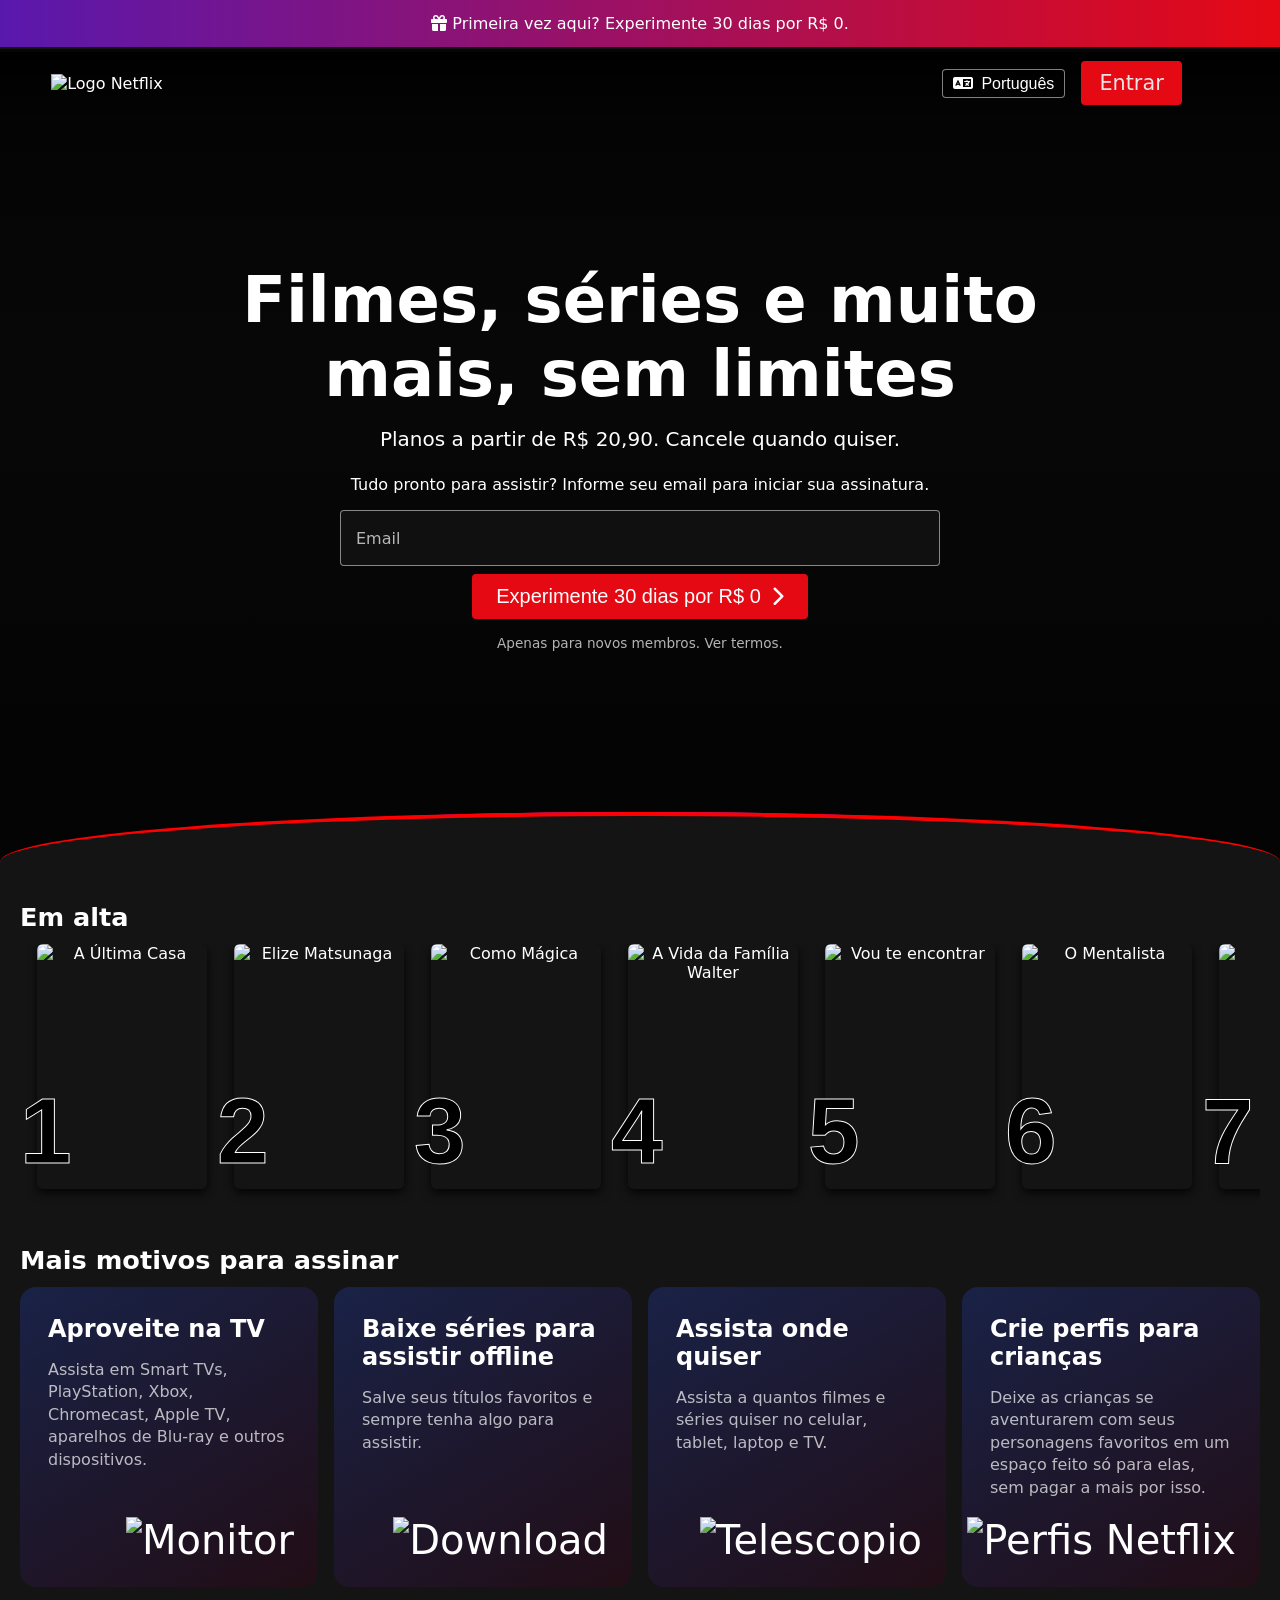
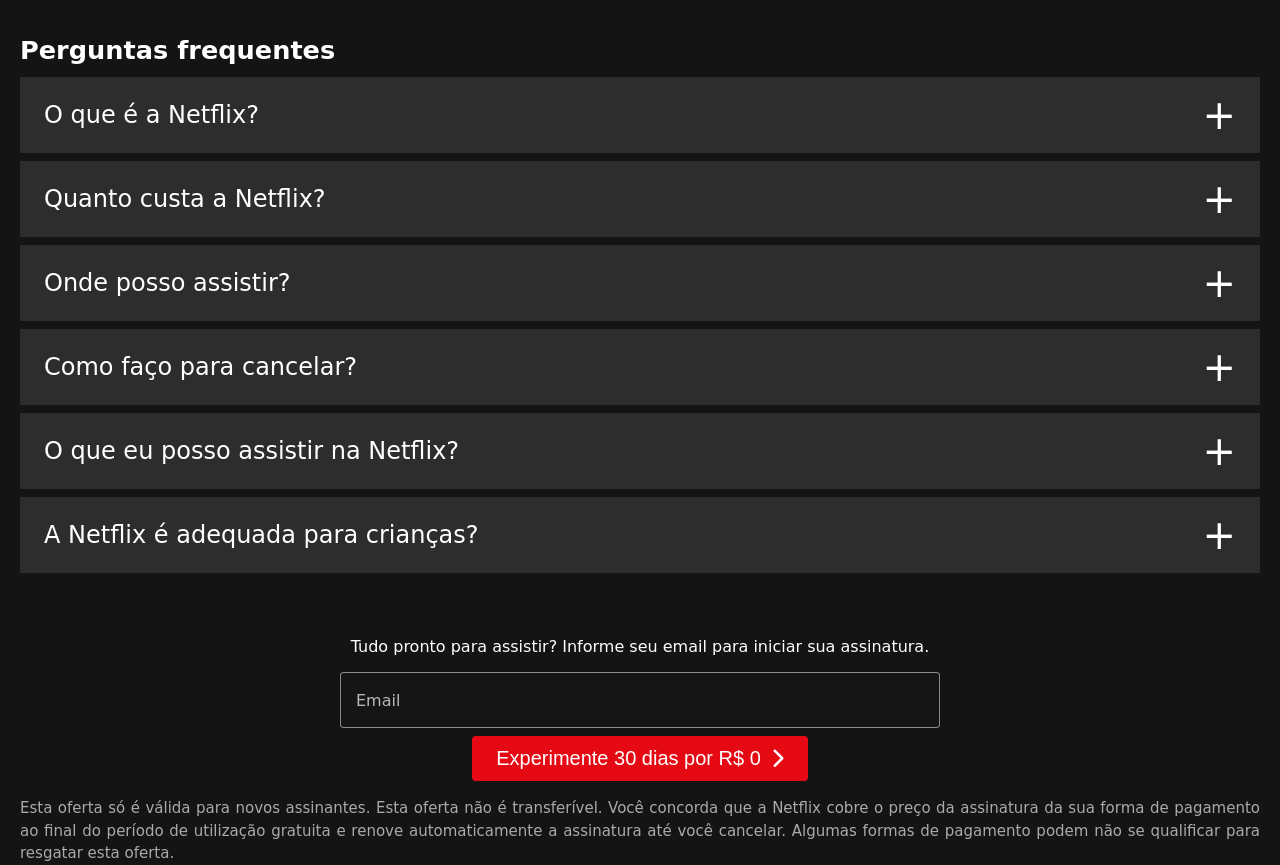
==== commit 18c8b0e7: "feat: add form subscription section" ====
--- a/index.html
+++ b/index.html
@@ -234,7 +234,11 @@
         <details>
           <summary>Como faço para cancelar?</summary>
           <div class="faq-response">
-            <p>A Netflix é flexível. Você pode cancelar a sua conta online com apenas dois cliques. Não há taxa de cancelamento. Você inicia e encerra sua assinatura quando quiser.</p>
+            <p>
+              A Netflix é flexível. Você pode cancelar a sua conta online com
+              apenas dois cliques. Não há taxa de cancelamento. Você inicia e
+              encerra sua assinatura quando quiser.
+            </p>
           </div>
         </details>
 
@@ -242,7 +246,9 @@
           <summary>O que eu posso assistir na Netflix?</summary>
           <div class="faq-response">
             <p>
-             A Netflix tem um grande catálogo de filmes, documentários, séries, originais Netflix premiados e muito mais. Assista o quanto quiser, quando quiser.
+              A Netflix tem um grande catálogo de filmes, documentários, séries,
+              originais Netflix premiados e muito mais. Assista o quanto quiser,
+              quando quiser.
             </p>
           </div>
         </details>
@@ -251,14 +257,44 @@
           <summary>A Netflix é adequada para crianças?</summary>
           <div class="faq-response">
             <p>
-              A experiência infantil da Netflix faz parte da sua assinatura para que as crianças se divirtam em seu próprio espaço com séries e filmes familiares sob a supervisão dos responsáveis.
-            </p>
-            <br>
-            <p>
-              O recurso de controle parental, incluso nos perfis para crianças e protegido por PIN, permite restringir a classificação etária do conteúdo que as crianças podem ver e bloquear títulos específicos que você não quer que elas assistam.
-            </p>
-          </div>
-        </details>
+              A experiência infantil da Netflix faz parte da sua assinatura para
+              que as crianças se divirtam em seu próprio espaço com séries e
+              filmes familiares sob a supervisão dos responsáveis.
+            </p>
+            <br />
+            <p>
+              O recurso de controle parental, incluso nos perfis para crianças e
+              protegido por PIN, permite restringir a classificação etária do
+              conteúdo que as crianças podem ver e bloquear títulos específicos
+              que você não quer que elas assistam.
+            </p>
+          </div>
+        </details>
+      </section>
+
+      <section class="form-subscription">
+        <p class="form-call">
+          Tudo pronto para assistir? Informe seu email para iniciar sua
+          assinatura.
+        </p>
+
+        <form class="email-form">
+          <div class="input-group">
+            <input type="email" id="email" required placeholder=" " />
+            <label for="email">Email</label>
+          </div>
+          <button type="submit" class="btn-get-started">
+            Experimente 30 dias por R$ 0
+            <i class="fa-solid fa-chevron-right"></i>
+          </button>
+        </form>
+        <span class="form-disclaimer">
+          Esta oferta só é válida para novos assinantes. Esta oferta não é
+          transferível. Você concorda que a Netflix cobre o preço da assinatura
+          da sua forma de pagamento ao final do período de utilização gratuita e
+          renove automaticamente a assinatura até você cancelar. Algumas formas
+          de pagamento podem não se qualificar para resgatar esta oferta.
+        </span>
       </section>
     </main>
   </body>
--- a/css/style.css
+++ b/css/style.css
@@ -17,7 +17,13 @@
 }
 
 body {
-  font-family: system-ui, -apple-system, BlinkMacSystemFont, "Segoe UI", Roboto, sans-serif;
+  font-family:
+    system-ui,
+    -apple-system,
+    BlinkMacSystemFont,
+    "Segoe UI",
+    Roboto,
+    sans-serif;
   background-color: #141414;
   color: #fff;
   min-height: 100vh;
@@ -56,7 +62,11 @@
   align-items: center;
   gap: 20px;
   padding: 0 4%;
-  background-image: linear-gradient(180deg, rgba(0, 0, 0, 0.7) 10%, transparent);
+  background-image: linear-gradient(
+    180deg,
+    rgba(0, 0, 0, 0.7) 10%,
+    transparent
+  );
   z-index: 1000;
   transition: background-color 0.4s ease;
 }
@@ -82,7 +92,9 @@
   padding: 9px 13px;
   border-radius: 20px;
   display: inline-block;
-  transition: background-color 0.2s ease, color 0.2s ease;
+  transition:
+    background-color 0.2s ease,
+    color 0.2s ease;
 }
 
 .nav-primary a:hover {
@@ -297,7 +309,12 @@
   position: absolute;
   inset: 0;
   background:
-    linear-gradient(to right, rgba(0, 0, 0, 0.8) 0%, rgba(0, 0, 0, 0.3) 50%, transparent 100%),
+    linear-gradient(
+      to right,
+      rgba(0, 0, 0, 0.8) 0%,
+      rgba(0, 0, 0, 0.3) 50%,
+      transparent 100%
+    ),
     linear-gradient(to top, rgba(20, 20, 20, 0.8) 0%, transparent 20%);
 }
 
@@ -357,7 +374,9 @@
   font-weight: 500;
   border: none;
   cursor: pointer;
-  transition: background-color 0.2s ease, transform 0.1s ease;
+  transition:
+    background-color 0.2s ease,
+    transform 0.1s ease;
 }
 
 .hero-btn:active {
@@ -401,16 +420,16 @@
 }
 
 .hero-landing::after {
-  content: '';
+  content: "";
   position: absolute;
-  bottom: -50px; 
+  bottom: -50px;
   margin: auto;
-  width: 100%; 
+  width: 100%;
   height: 100px;
   align-items: center;
-  border-top: 4px solid red; 
-  border-radius: 50%; 
-  background: #141414; 
+  border-top: 4px solid red;
+  border-radius: 50%;
+  background: #141414;
   box-shadow: 0px 10px 0px 10px #b128ff;
   z-index: 2;
 }
@@ -540,14 +559,14 @@
   text-align: center;
   gap: 10px;
   overflow-x: auto;
-  scrollbar-width: none; 
+  scrollbar-width: none;
   -ms-overflow-style: none;
   padding-bottom: 1rem;
 }
 
 .trending-list::-webkit-scrollbar {
   display: none;
-} 
+}
 
 .trending-card {
   display: flex;
@@ -560,19 +579,19 @@
 }
 
 .trending-card:hover {
-  transform: scale(1.05); 
+  transform: scale(1.05);
 }
 
 .rank-number {
-  font-size: 5.8rem; 
-  font-family: 'Arial Black', Impact, sans-serif; 
+  font-size: 5.8rem;
+  font-family: "Arial Black", Impact, sans-serif;
   font-weight: 900;
-  color: #000000; 
-  -webkit-text-stroke: 1px #ffffff; 
+  color: #000000;
+  -webkit-text-stroke: 1px #ffffff;
   letter-spacing: -0.05em;
-  margin-right: -30px; 
+  margin-right: -30px;
   margin-top: 130px;
-  position: relative; 
+  position: relative;
   z-index: 2;
 }
 
@@ -581,8 +600,8 @@
   height: 245px;
   object-fit: cover;
   border-radius: 6px;
-  position: relative; 
-  z-index: 1; 
+  position: relative;
+  z-index: 1;
   box-shadow: 0px 4px 10px rgba(0, 0, 0, 0.8);
 }
 
@@ -650,9 +669,8 @@
 
 .faq-container details {
   background-color: #2d2d2d;
-  margin-bottom: 8px; 
-}
-
+  margin-bottom: 8px;
+}
 
 .faq-container summary {
   display: flex;
@@ -671,24 +689,23 @@
 }
 
 .faq-container summary::after {
-  content: '+';
+  content: "+";
   font-size: 2.5rem;
   font-weight: 300;
-  line-height: 0; 
-  transition: transform 0.3s ease; 
+  line-height: 0;
+  transition: transform 0.3s ease;
 }
 
 /* para fazer o + do details virar um x quando abrir */
 details[open] summary::after {
   transform: rotate(45deg);
 }
-
 
 .faq-response {
   padding: 24px;
   font-size: 1.25rem;
   line-height: 1.5;
-  border-top: 2px solid #000; 
+  border-top: 2px solid #000;
 }
 
 .faq-response p {
@@ -699,6 +716,43 @@
   margin: 0 0 1.5rem;
   font-size: 1.6rem;
   font-weight: 700;
+}
+
+/* =========================================
+   SEÇÃO DE FORMULÁRIO (INDEX)
+   ========================================= */
+
+.form-subscription {
+  width: min(100%, 1500px);
+  margin: 4rem auto 0;
+  padding: 0 1.25rem;
+  display: flex;
+  flex-direction: column;
+  align-items: center;
+  text-align: center;
+  gap: 1rem;
+}
+
+.form-subscription .email-form {
+  width: min(100%, 600px);
+  margin: 0;
+  align-items: center;
+}
+
+.form-subscription .input-group {
+  width: 100%;
+}
+
+.form-subscription .btn-get-started {
+  align-self: center;
+}
+
+.form-disclaimer {
+  font-size: 15px;
+  width: 100%;
+  line-height: 1.5;
+  text-align: justify;
+  color: rgb(170, 170, 170);
 }
 
 /* =========================================
@@ -750,7 +804,9 @@
   border-radius: 0.25rem;
   overflow: hidden;
   cursor: pointer;
-  transition: transform 0.3s cubic-bezier(0.25, 1, 0.5, 1), box-shadow 0.3s ease;
+  transition:
+    transform 0.3s cubic-bezier(0.25, 1, 0.5, 1),
+    box-shadow 0.3s ease;
   z-index: 1;
   max-width: 50vh;
 }
@@ -792,7 +848,9 @@
   justify-content: flex-end;
   opacity: 0;
   transform: translateY(8px);
-  transition: opacity 0.25s ease, transform 0.25s ease;
+  transition:
+    opacity 0.25s ease,
+    transform 0.25s ease;
   pointer-events: none;
 }
 
@@ -835,7 +893,10 @@
   justify-content: center;
   cursor: pointer;
   outline: none;
-  transition: background-color 0.2s ease, border-color 0.2s ease, transform 0.1s ease;
+  transition:
+    background-color 0.2s ease,
+    border-color 0.2s ease,
+    transform 0.1s ease;
 }
 
 .btn-play-round {
@@ -934,7 +995,9 @@
   display: flex;
 }
 
-.media-scroller:has(:target:not(:first-child)) .media-group:first-of-type .next {
+.media-scroller:has(:target:not(:first-child))
+  .media-group:first-of-type
+  .next {
   display: none;
 }
 
@@ -955,7 +1018,9 @@
   opacity: 0.5;
 }
 
-.media-scroller:has(.media-group:target) .navigation-indicators > *:nth-child(1) {
+.media-scroller:has(.media-group:target)
+  .navigation-indicators
+  > *:nth-child(1) {
   opacity: 0.5;
 }
 
@@ -1041,4 +1106,4 @@
 .footer-copyright {
   font-size: 11px;
   color: grey;
-}+}
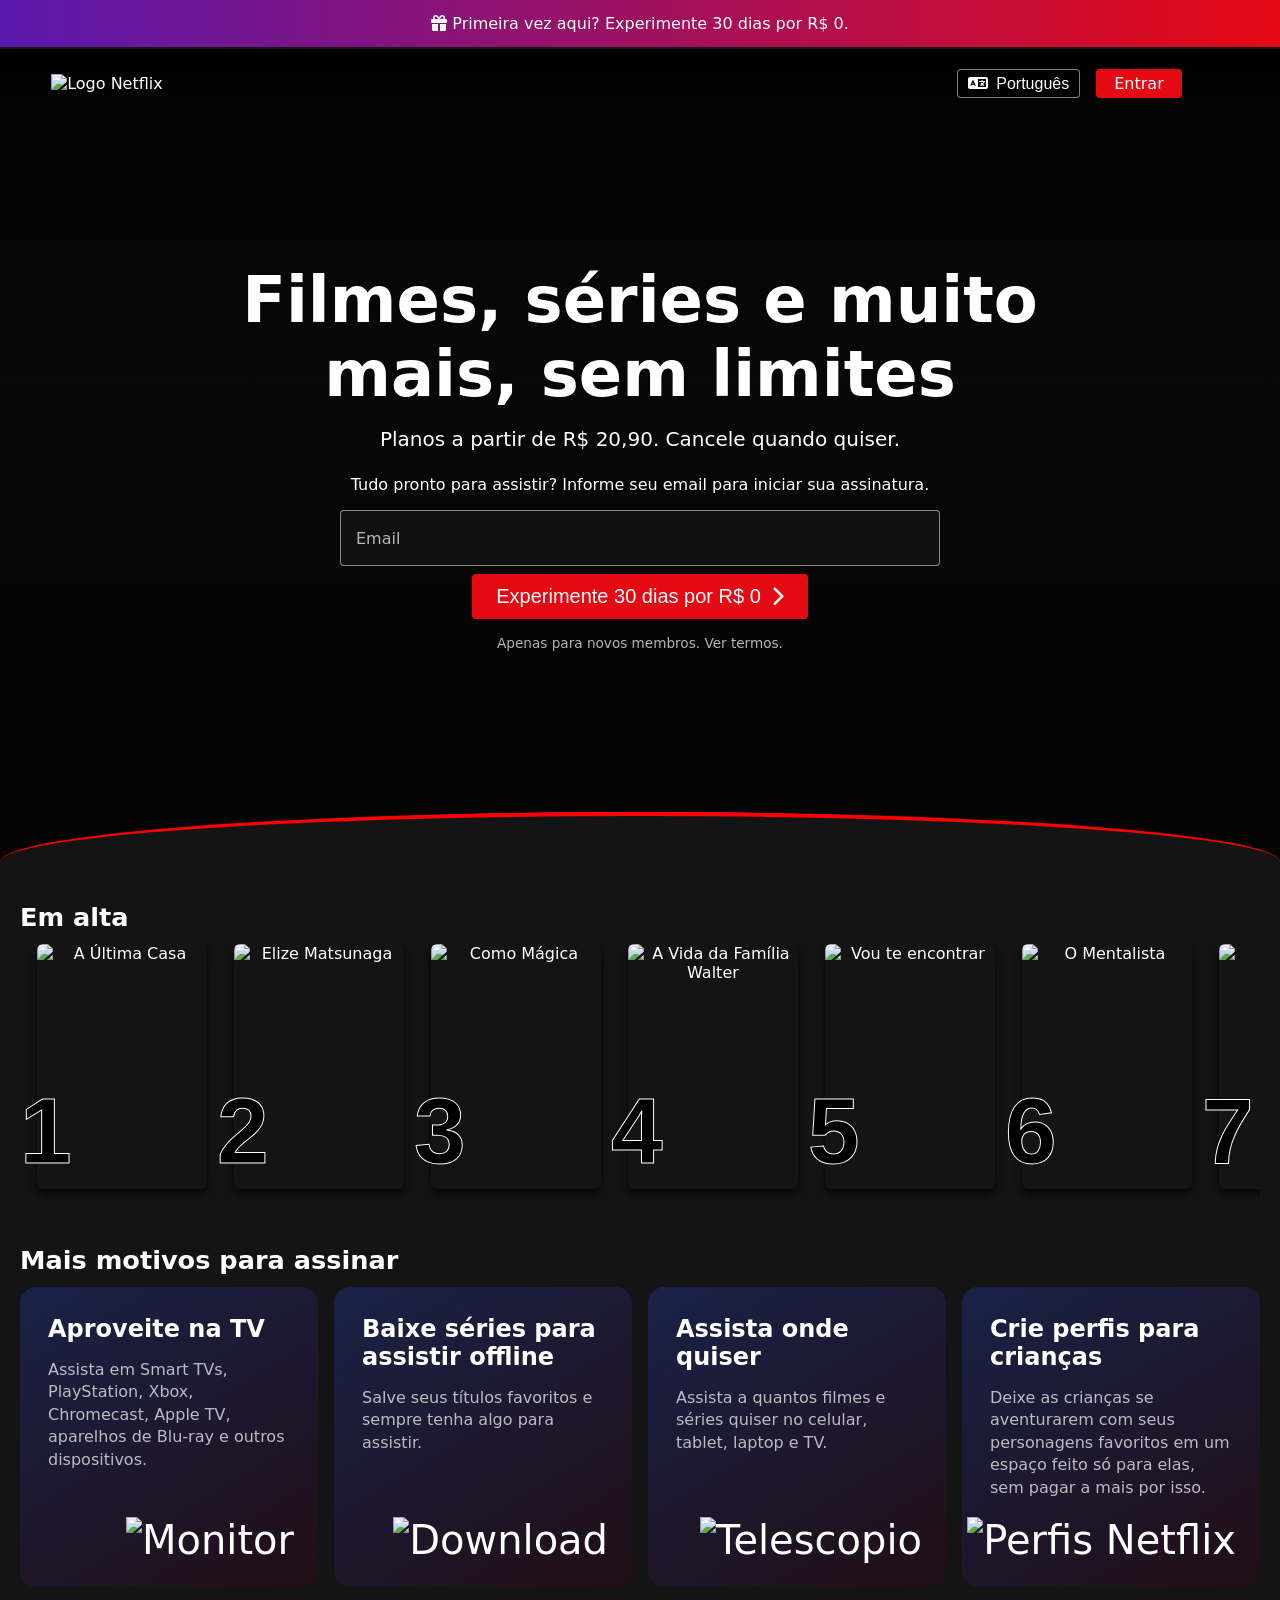
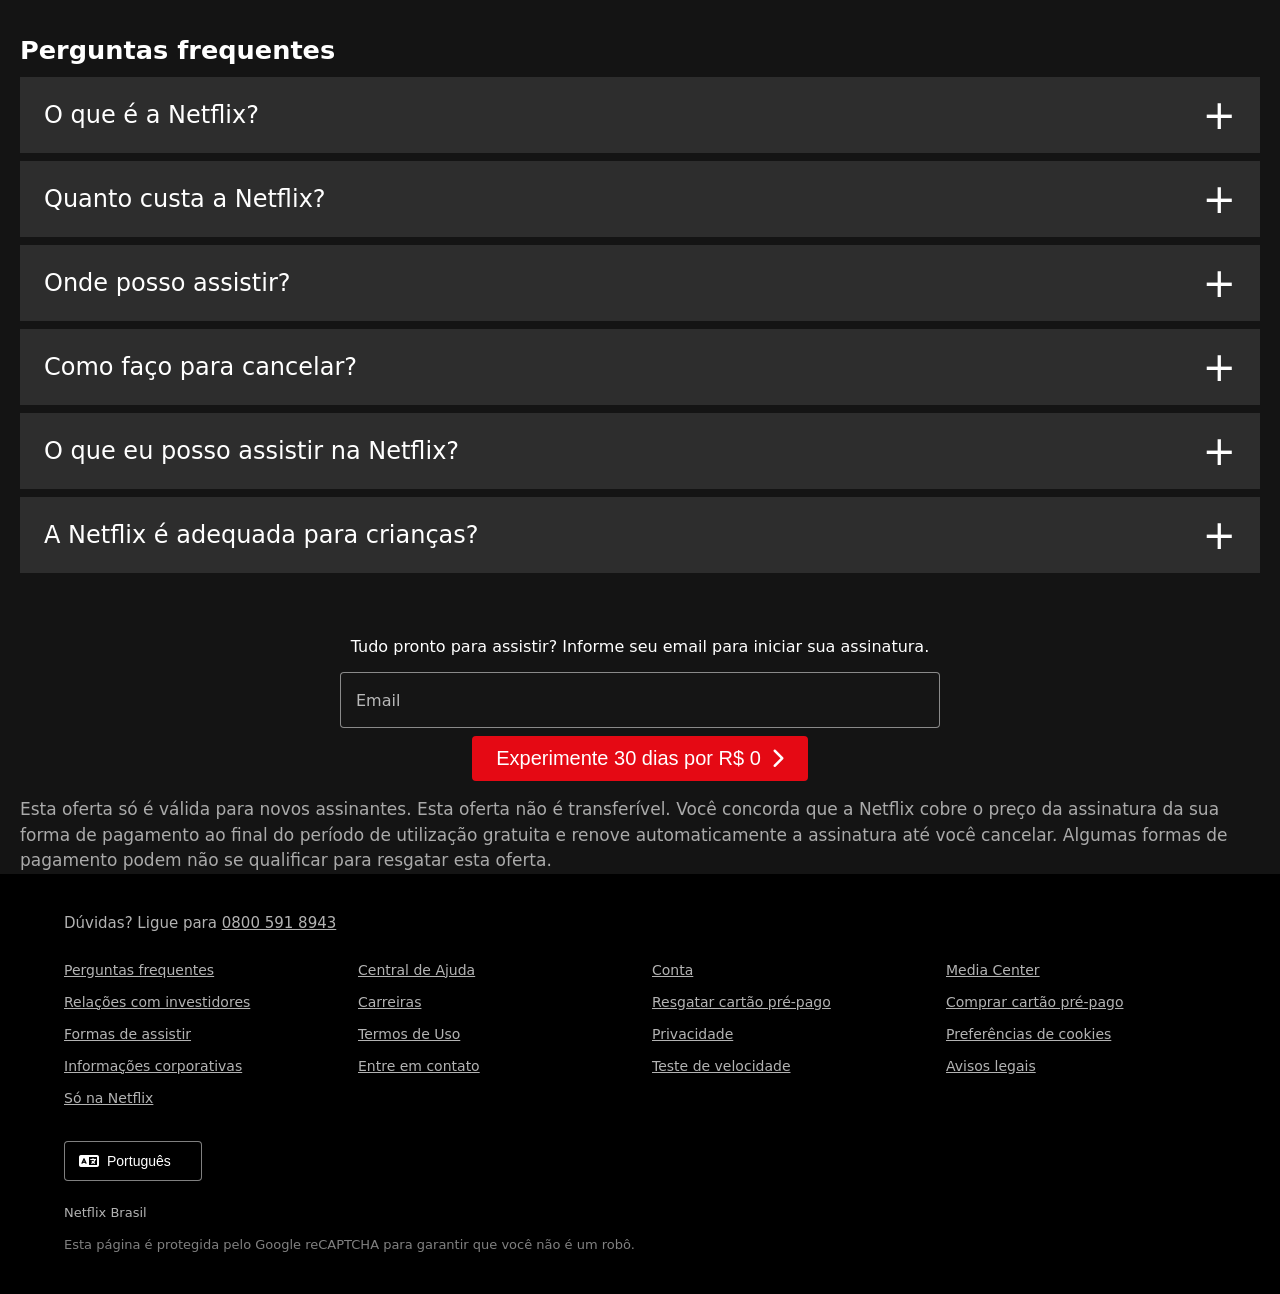
==== commit 271d910e: "feat: add footer section" ====
--- a/index.html
+++ b/index.html
@@ -297,5 +297,48 @@
         </span>
       </section>
     </main>
+
+    <footer class="index-footer">
+      <div class="footer-container">
+        <p class="footer-top">
+          Dúvidas? Ligue para <a href="tel:08005918943">0800 591 8943</a>
+        </p>
+
+        <ul class="footer-links">
+          <li><a href="#">Perguntas frequentes</a></li>
+          <li><a href="#">Central de Ajuda</a></li>
+          <li><a href="#">Conta</a></li>
+          <li><a href="#">Media Center</a></li>
+          <li><a href="#">Relações com investidores</a></li>
+          <li><a href="#">Carreiras</a></li>
+          <li><a href="#">Resgatar cartão pré-pago</a></li>
+          <li><a href="#">Comprar cartão pré-pago</a></li>
+          <li><a href="#">Formas de assistir</a></li>
+          <li><a href="#">Termos de Uso</a></li>
+          <li><a href="#">Privacidade</a></li>
+          <li><a href="#">Preferências de cookies</a></li>
+          <li><a href="#">Informações corporativas</a></li>
+          <li><a href="#">Entre em contato</a></li>
+          <li><a href="#">Teste de velocidade</a></li>
+          <li><a href="#">Avisos legais</a></li>
+          <li><a href="#">Só na Netflix</a></li>
+        </ul>
+
+        <div class="lang-selector">
+          <i class="fa-solid fa-language" style="color: rgb(255, 255, 255)"></i>
+          <select>
+            <option>Português</option>
+            <option>English</option>
+          </select>
+        </div>
+
+        <p class="footer-country">Netflix Brasil</p>
+
+        <p class="footer-disclaimer">
+          Esta página é protegida pelo Google reCAPTCHA para garantir que você
+          não é um robô.
+        </p>
+      </div>
+    </footer>
   </body>
 </html>
--- a/css/style.css
+++ b/css/style.css
@@ -113,7 +113,7 @@
   list-style: none;
 }
 
-.nav-secondary a {
+.nav-secondary a:not(.btn-login) {
   text-decoration: none;
   color: #e5e5e5;
   font-size: 1.3rem;
@@ -275,9 +275,10 @@
 .btn-login {
   background-color: #e50914;
   color: white;
-  padding: 10px 18px;
+  padding: 5px 18px;
   border-radius: 4px;
-  font-size: 5px;
+  font-size: 1rem;
+  text-decoration: none;
 }
 
 .btn-login:hover {
@@ -748,10 +749,10 @@
 }
 
 .form-disclaimer {
-  font-size: 15px;
+  font-size: 17px;
   width: 100%;
   line-height: 1.5;
-  text-align: justify;
+  text-align: left;
   color: rgb(170, 170, 170);
 }
 
@@ -1046,7 +1047,7 @@
 }
 
 /* =========================================
-    FOOTER
+    FOOTER (HOME)
    ========================================= */
 footer {
   width: 100%;
@@ -1107,3 +1108,109 @@
   font-size: 11px;
   color: grey;
 }
+
+/* =========================================
+    FOOTER (INDEX)
+   ========================================= */
+
+.index-footer {
+  background-color: #000;
+  color: rgba(255, 255, 255, 0.7); 
+  padding: 40px 5%;
+}
+
+.index-footer .footer-container {
+  max-width: 1450px; 
+  margin: 0 auto;
+}
+
+.index-footer .footer-top {
+  margin-bottom: 30px;
+  font-size: 15px;
+}
+
+.index-footer .footer-top a {
+  color: rgba(255, 255, 255, 0.7);
+  text-decoration: underline;
+  transition: color 0.2s ease;
+}
+
+.index-footer .footer-top a:hover {
+  color: #fff;
+}
+
+.index-footer .footer-links {
+  display: grid;
+  grid-template-columns: repeat(4, 1fr);
+  gap: 16px 24px; 
+  list-style: none;
+  padding: 0;
+  margin: 0 0 35px 0;
+}
+
+.index-footer .footer-links li {
+  margin: 0; 
+}
+
+.index-footer .footer-links a {
+  color: rgba(255, 255, 255, 0.7);
+  font-size: 14px;
+  text-decoration: underline; 
+  transition: color 0.15s ease;
+}
+
+
+/* Seletor de Idioma */
+.index-footer .lang-selector {
+  position: relative;
+  display: inline-block;
+  margin-bottom: 24px;
+}
+
+.index-footer .lang-selector i {
+  position: absolute;
+  left: 14px;
+  top: 50%;
+  transform: translateY(-50%);
+  font-size: 16px;
+  color: white;
+}
+
+.index-footer .lang-selector select {
+  background-color: rgba(0, 0, 0, 0.4);
+  color: #fff;
+  border-radius: 4px;
+  padding: 6px 20px 6px 32px; 
+  font-size: 14px;
+  cursor: pointer;
+  outline: none;
+}
+
+.index-footer .lang-selector select option {
+  background-color: #333; 
+  color: #fff;
+}
+
+.index-footer .footer-country {
+  margin-bottom: 16px;
+  font-size: 13px;
+}
+
+.index-footer .footer-disclaimer {
+  font-size: 13px;
+  margin: 0;
+  line-height: 1.4;
+  color: gray;
+}
+
+@media (max-width: 900px) {
+  .index-footer .footer-links {
+    grid-template-columns: repeat(2, 1fr); 
+  }
+}
+
+@media (max-width: 480px) {
+  .index-footer .footer-links {
+    grid-template-columns: 1fr; 
+  }
+}
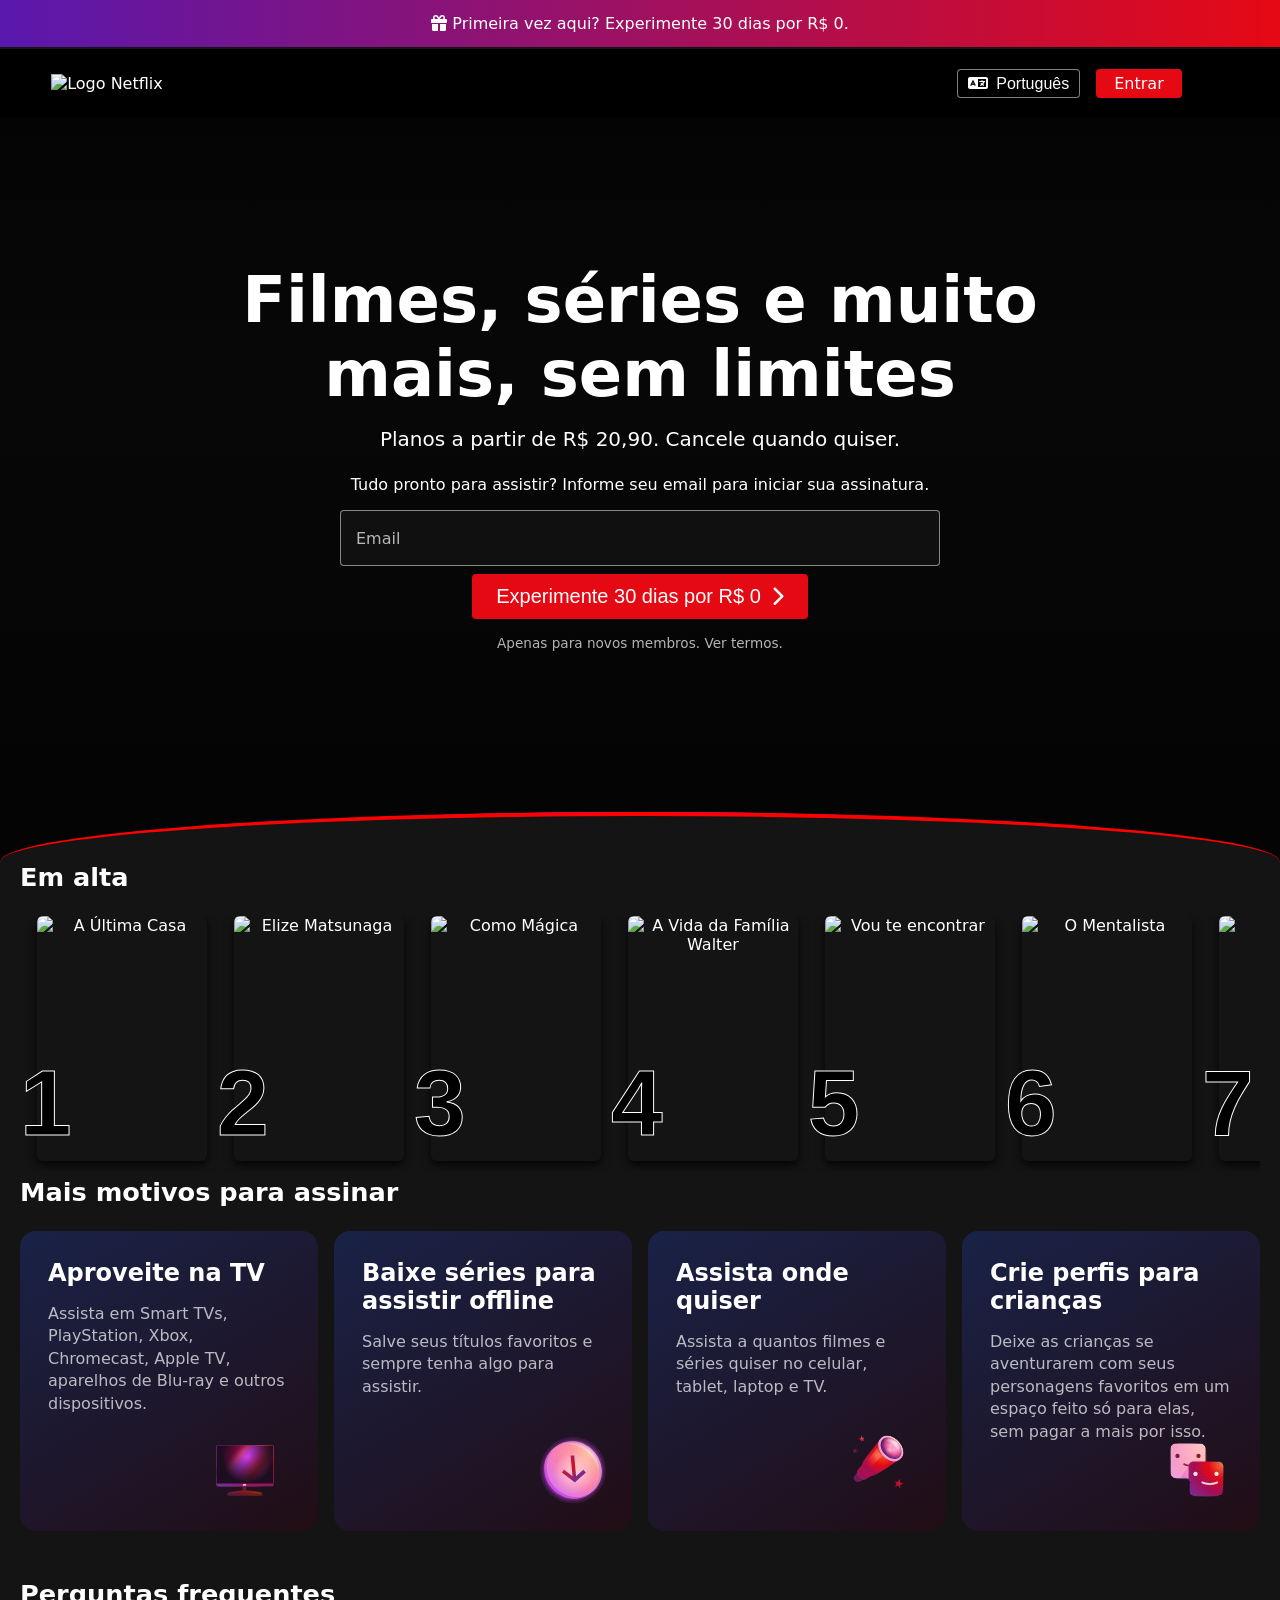
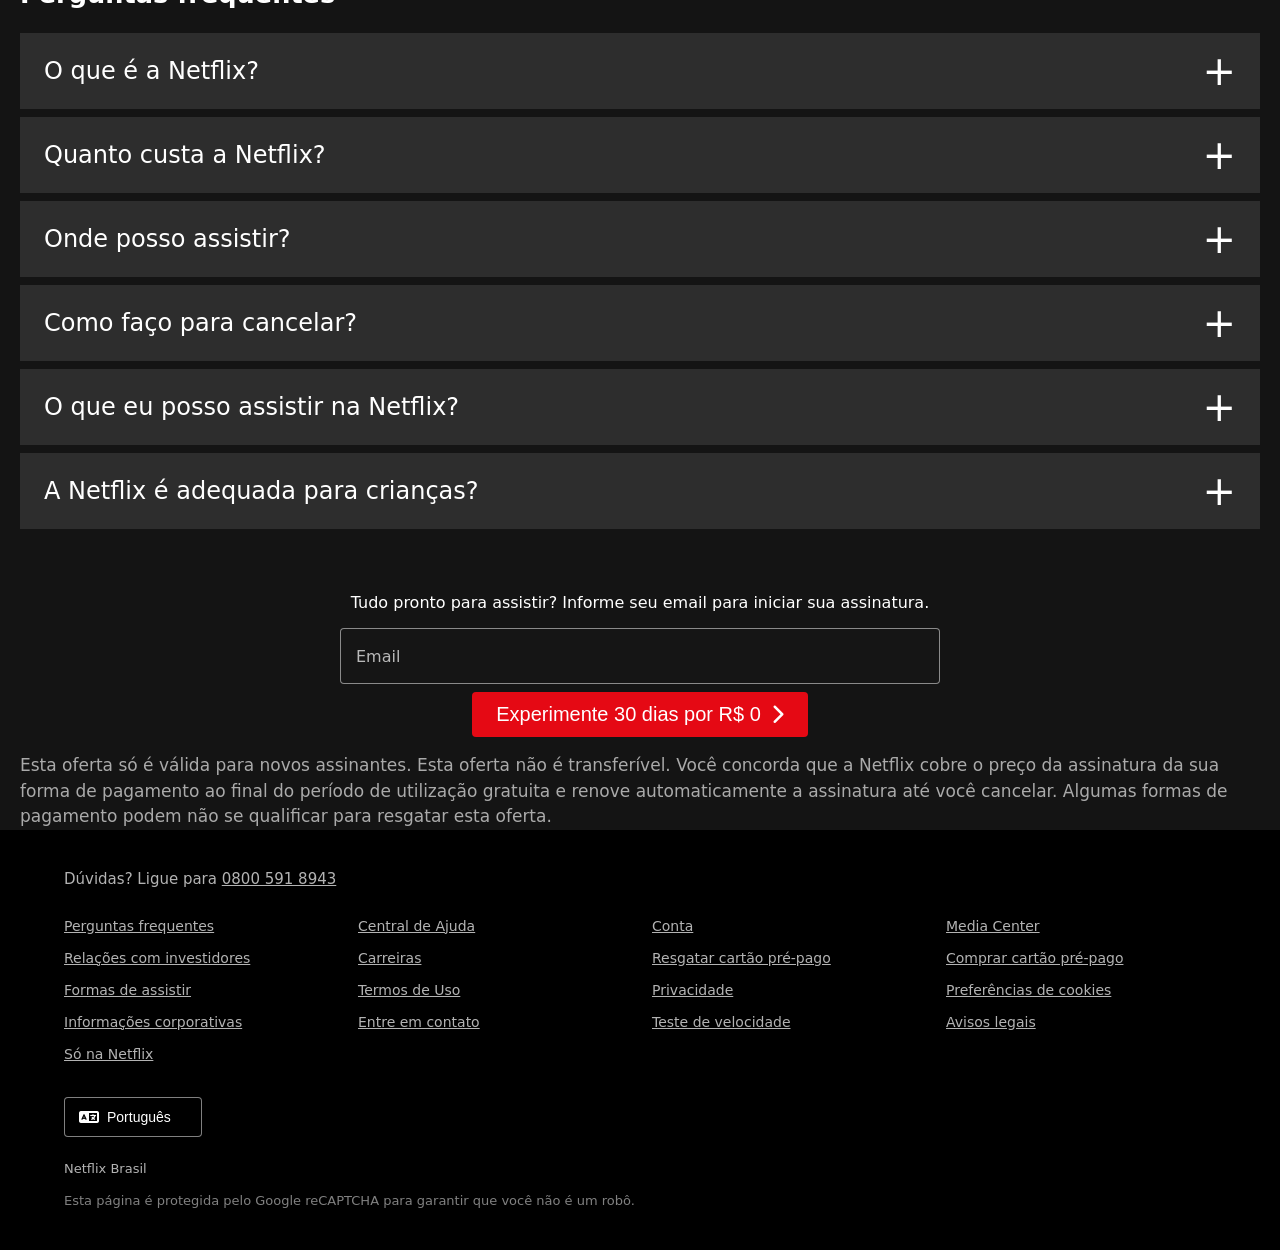
==== commit ae6a09ae: "organizes page redirection" ====
--- a/index.html
+++ b/index.html
@@ -37,7 +37,7 @@
               <option>English</option>
             </select>
           </div>
-          <a href="home.html" class="btn-login">Entrar</a>
+          <a href="login.html" class="btn-login">Entrar</a>
         </div>
       </nav>
     </header>
--- a/css/style.css
+++ b/css/style.css
@@ -31,6 +31,18 @@
   flex-direction: column;
 }
 
+.login-body {
+  background-image: linear-gradient(
+    to bottom,
+    #3b090b 0%,
+    #000000 45%,
+    #000000 100%
+  );
+
+  min-height: 100vh;
+  margin: 0;
+}
+
 main {
   flex: 1;
 }
@@ -54,7 +66,6 @@
    ========================================= */
 .home-navbar {
   position: fixed;
-  top: 10px;
   left: 0;
   width: 100%;
   height: 68px;
@@ -62,11 +73,7 @@
   align-items: center;
   gap: 20px;
   padding: 0 4%;
-  background-image: linear-gradient(
-    180deg,
-    rgba(0, 0, 0, 0.7) 10%,
-    transparent
-  );
+  background-color: #000;
   z-index: 1000;
   transition: background-color 0.4s ease;
 }
@@ -287,6 +294,91 @@
 }
 
 /* =========================================
+   NAVBAR (LOGIN)
+   ========================================= */
+
+.nav-login {
+  position: relative;
+  left: 0;
+  top: 10px;
+  width: 100%;
+  height: 90px;
+  display: flex;
+  align-items: center;
+  gap: 20px;
+  padding: 0 4% 0 7%;
+  border-bottom: 1px solid rgba(128, 128, 128, 0.315);
+}
+
+/* =========================================
+   FORMULÁRIO DE LOGIN (LOGIN)
+   ========================================= */
+
+.login-box {
+  display: flex;
+  flex-direction: column;
+  align-items: stretch; /* para esticar os itens */
+  max-width: 420px;
+  margin: 0 auto;
+  margin-top: 10px;
+  padding: 1.5rem;
+  height: 600px;
+}
+
+.login-box h1 {
+  font-size: 2rem;
+  margin-bottom: 0.5rem;
+}
+
+.login-box p {
+  font-size: 1rem;
+  color: #c4c4c4;
+  margin-bottom: 1.5rem;
+}
+
+.login-form {
+  display: flex;
+  flex-direction: column;
+  gap: 1.5rem;
+  margin-bottom: 1rem;
+}
+
+.btn-login-submit {
+  background-color: #e50914;
+  color: white;
+  border: none;
+  border-radius: 4px;
+  padding: 1rem;
+  font-size: 1.07rem;
+  font-weight: 600;
+  cursor: pointer;
+  width: 100%;
+  transition: background-color 0.2s;
+  text-decoration: none;
+  text-align: center;
+}
+
+.btn-login-submit:hover {
+  background-color: #c11119;
+}
+
+.help-section a {
+  color: #b3b3b3;
+  font-size: 0.9rem;
+  display: inline-block;
+  margin-bottom: 0.5rem;
+}
+
+.help-section a:hover {
+  text-decoration: underline;
+}
+
+.recaptcha-terms {
+  margin-top: 1rem;
+  color: #8c8c8c;
+}
+
+/* =========================================
    HERO SECTION (LOGGED IN)
    ========================================= */
 .hero {
@@ -769,8 +861,9 @@
   gap: var(--flow-spacer, 1rem);
 }
 
-.section-title {
+.carroussel .section-title {
   margin-block: 2.5rem 0.75rem;
+  margin-left: 40px;
 }
 
 .media-container {
@@ -1115,12 +1208,12 @@
 
 .index-footer {
   background-color: #000;
-  color: rgba(255, 255, 255, 0.7); 
+  color: rgba(255, 255, 255, 0.7);
   padding: 40px 5%;
 }
 
 .index-footer .footer-container {
-  max-width: 1450px; 
+  max-width: 1450px;
   margin: 0 auto;
 }
 
@@ -1142,23 +1235,22 @@
 .index-footer .footer-links {
   display: grid;
   grid-template-columns: repeat(4, 1fr);
-  gap: 16px 24px; 
+  gap: 16px 24px;
   list-style: none;
   padding: 0;
   margin: 0 0 35px 0;
 }
 
 .index-footer .footer-links li {
-  margin: 0; 
+  margin: 0;
 }
 
 .index-footer .footer-links a {
   color: rgba(255, 255, 255, 0.7);
   font-size: 14px;
-  text-decoration: underline; 
+  text-decoration: underline;
   transition: color 0.15s ease;
 }
-
 
 /* Seletor de Idioma */
 .index-footer .lang-selector {
@@ -1180,14 +1272,14 @@
   background-color: rgba(0, 0, 0, 0.4);
   color: #fff;
   border-radius: 4px;
-  padding: 6px 20px 6px 32px; 
+  padding: 6px 20px 6px 32px;
   font-size: 14px;
   cursor: pointer;
   outline: none;
 }
 
 .index-footer .lang-selector select option {
-  background-color: #333; 
+  background-color: #333;
   color: #fff;
 }
 
@@ -1205,12 +1297,23 @@
 
 @media (max-width: 900px) {
   .index-footer .footer-links {
-    grid-template-columns: repeat(2, 1fr); 
+    grid-template-columns: repeat(2, 1fr);
   }
 }
 
 @media (max-width: 480px) {
   .index-footer .footer-links {
-    grid-template-columns: 1fr; 
+    grid-template-columns: 1fr;
   }
+}
+
+/* =========================================
+    FOOTER (LOGIN)
+   ========================================= */
+
+/* herda quase tudo do footer do index */
+
+#login-footer {
+  background-color: #000;
+  border-top: 1px solid rgba(128, 128, 128, 0.274);
 }
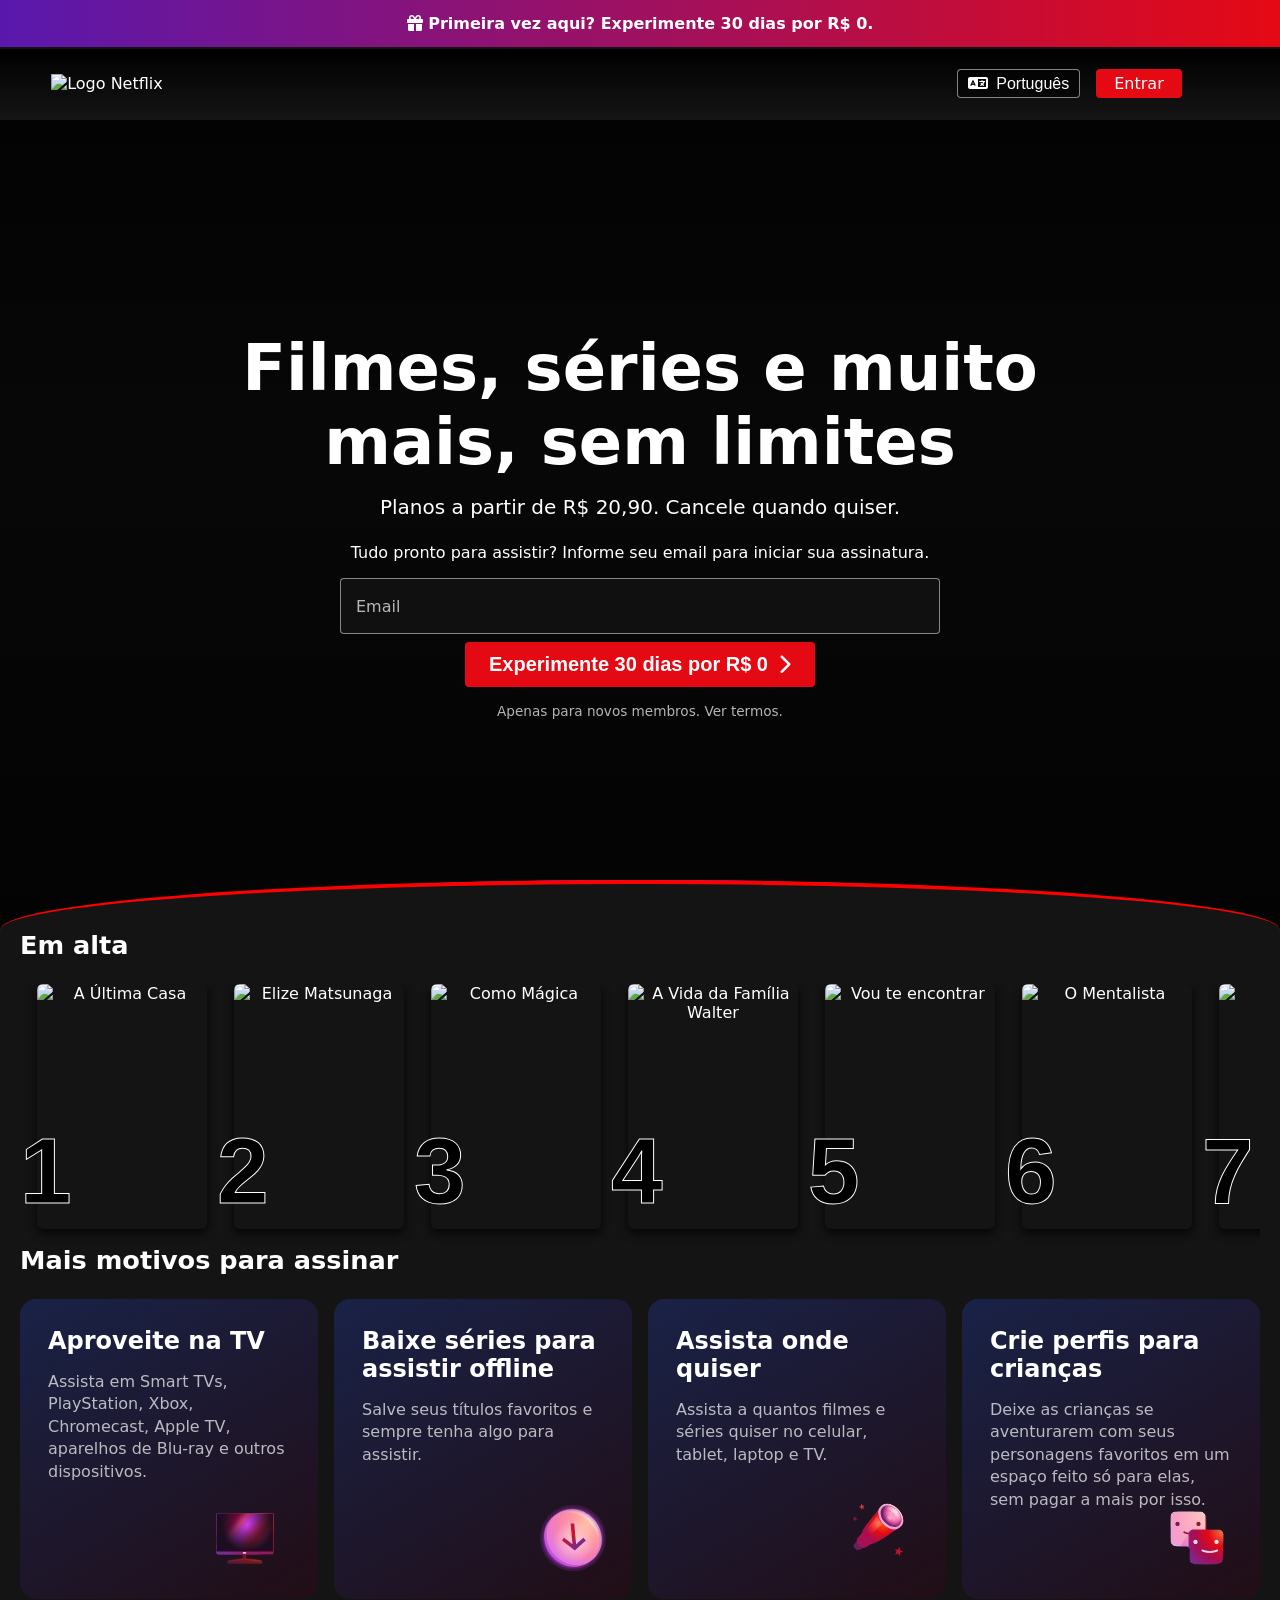
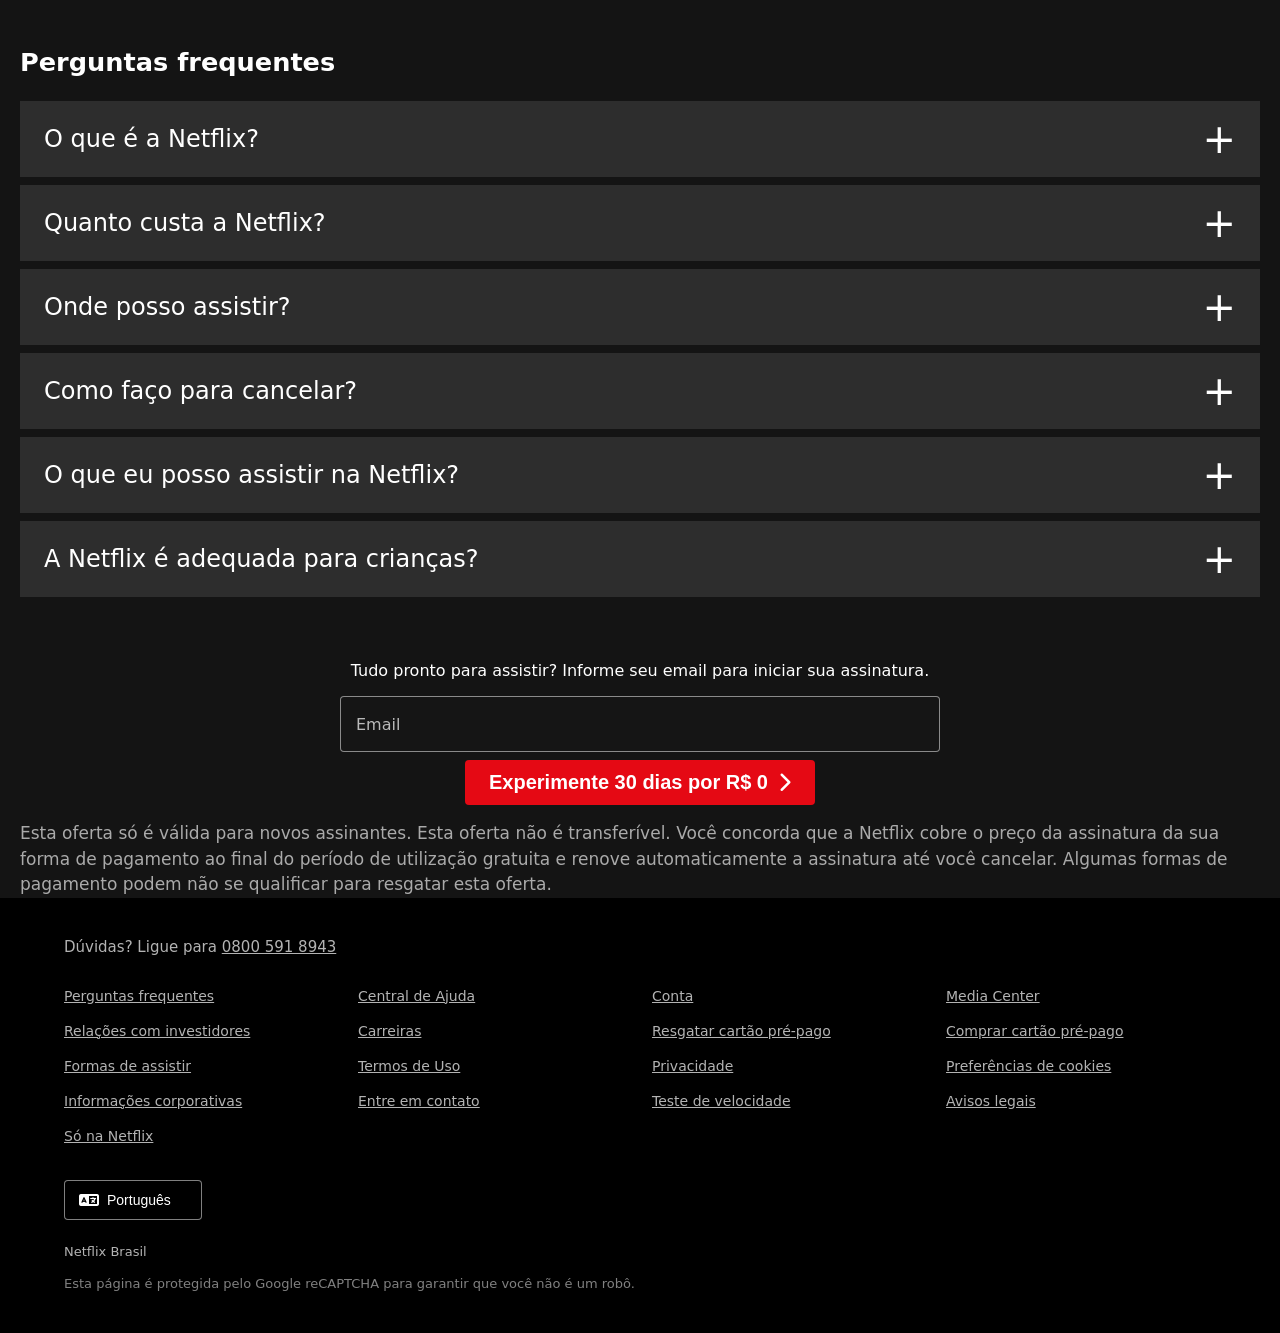
==== commit b755e4ae: "fix: fix the folder structure" ====
--- a/index.html
+++ b/index.html
@@ -3,7 +3,8 @@
   <head>
     <meta charset="UTF-8" />
     <meta name="viewport" content="width=device-width, initial-scale=1.0" />
-    <link rel="stylesheet" href="css/style.css" />
+    <link rel="stylesheet" href="css/common.css" />
+    <link rel="stylesheet" href="css/index.css" />
     <link
       rel="stylesheet"
       href="https://cdnjs.cloudflare.com/ajax/libs/font-awesome/6.5.1/css/all.min.css" />
@@ -37,7 +38,7 @@
               <option>English</option>
             </select>
           </div>
-          <a href="login.html" class="btn-login">Entrar</a>
+          <a href="pages/login.html" class="btn-login">Entrar</a>
         </div>
       </nav>
     </header>
@@ -136,7 +137,7 @@
               aparelhos de Blu-ray e outros dispositivos.
             </p>
             <img
-              src="img/img-tela-inicial-pc.png"
+              src="assets/images/img-tela-inicial-pc.png"
               alt="Monitor"
               class="reason-icon" />
           </div>
@@ -146,7 +147,7 @@
               Salve seus títulos favoritos e sempre tenha algo para assistir.
             </p>
             <img
-              src="img/img-tela-inicial-seta.png"
+              src="assets/images/img-tela-inicial-seta.png"
               alt="Download"
               class="reason-icon" />
           </div>
@@ -157,7 +158,7 @@
               laptop e TV.
             </p>
             <img
-              src="img/img-tela-inicial-telescopio.png"
+              src="assets/images/img-tela-inicial-telescopio.png"
               alt="Telescopio"
               class="reason-icon" />
           </div>
@@ -168,7 +169,7 @@
               um espaço feito só para elas, sem pagar a mais por isso.
             </p>
             <img
-              src="img/img-tela-inicial-perfis.png"
+              src="assets/images/img-tela-inicial-perfis.png"
               alt="Perfis Netflix"
               class="reason-icon" />
           </div>
--- a/css/common.css
+++ b/css/common.css
@@ -0,0 +1,445 @@
+/* =========================================
+   GLOBAL STYLES & RESETS
+   ========================================= */
+* {
+  margin: 0;
+  padding: 0;
+}
+
+*,
+*::before,
+*::after {
+  box-sizing: border-box;
+}
+
+html {
+  scroll-behavior: smooth;
+}
+
+body {
+  font-family:
+    system-ui,
+    -apple-system,
+    BlinkMacSystemFont,
+    "Segoe UI",
+    Roboto,
+    sans-serif;
+  background-color: #141414;
+  color: #fff;
+  min-height: 100vh;
+  display: flex;
+  flex-direction: column;
+}
+
+main {
+  flex: 1;
+}
+
+img,
+svg {
+  max-width: 100%;
+  display: block;
+}
+
+option {
+  color: #000;
+}
+
+.section-title {
+  margin: 0 0 1.5rem;
+  font-size: 1.6rem;
+  font-weight: 700;
+}
+
+/* =========================================
+   SHARED NAVBAR
+   ========================================= */
+.home-navbar {
+  position: fixed;
+  left: 0;
+  width: 100%;
+  height: 68px;
+  display: flex;
+  align-items: center;
+  gap: 20px;
+  padding: 0 4%;
+  background-color: #000;
+  z-index: 1000;
+  transition: background-color 0.4s ease;
+}
+
+.logo img {
+  width: 78px;
+  height: auto;
+  display: block;
+}
+
+.nav-primary ul {
+  display: flex;
+  align-items: center;
+  gap: 20px;
+  list-style: none;
+}
+
+.nav-primary a {
+  text-decoration: none;
+  color: #e5e5e5;
+  font-size: 1rem;
+  font-weight: 500;
+  padding: 9px 13px;
+  border-radius: 20px;
+  display: inline-block;
+  transition:
+    background-color 0.2s ease,
+    color 0.2s ease;
+}
+
+.nav-primary a:hover {
+  color: #fff;
+  background-color: #ffffff26;
+}
+
+.nav-secondary {
+  margin-left: auto;
+}
+
+.nav-secondary ul {
+  display: flex;
+  align-items: center;
+  gap: 25px;
+  list-style: none;
+}
+
+.nav-secondary a:not(.btn-login) {
+  text-decoration: none;
+  color: #e5e5e5;
+  font-size: 1.3rem;
+  display: flex;
+  align-items: center;
+  transition: opacity 0.2s ease;
+}
+
+.nav-secondary a:hover {
+  opacity: 0.8;
+}
+
+/* Dropdown de Perfil */
+.profile-dropdown {
+  position: relative;
+  cursor: pointer;
+  padding-bottom: 10px;
+  margin-bottom: -10px;
+}
+
+.profile-trigger {
+  display: flex;
+  align-items: center;
+  gap: 8px;
+}
+
+.perfil-nav {
+  width: 32px;
+  height: 32px;
+  border-radius: 4px;
+  object-fit: cover;
+}
+
+.caret {
+  font-size: 0.75rem;
+  color: #fff;
+  transition: transform 0.3s ease;
+}
+
+.profile-dropdown:hover .caret {
+  transform: rotate(180deg);
+}
+
+.dropdown-content {
+  display: none;
+  position: absolute;
+  top: 100%;
+  right: 0;
+  width: 210px;
+  background-color: rgba(0, 0, 0, 0.9);
+  border: 1px solid #ffffff26;
+  border-radius: 6px;
+  padding: 10px 0;
+  box-shadow: 0 8px 16px rgba(0, 0, 0, 0.8);
+  z-index: 1100;
+}
+
+.profile-dropdown:hover .dropdown-content {
+  display: block;
+}
+
+.dropdown-item {
+  display: flex;
+  align-items: center;
+  gap: 12px;
+  padding: 8px 16px;
+  color: #e5e5e5;
+  font-size: 0.85rem;
+  text-decoration: none;
+  transition: background-color 0.2s ease;
+}
+
+.dropdown-item:hover {
+  background-color: #ffffff6b;
+  border-radius: 5px;
+}
+
+.dropdown-item i {
+  font-size: 1rem;
+  width: 16px;
+  text-align: center;
+  color: #b3b3b3;
+}
+
+.profile-item img {
+  width: 28px;
+  height: 28px;
+  border-radius: 4px;
+}
+
+.dropdown-divider {
+  height: 1px;
+  background-color: rgba(255, 255, 255, 0.15);
+  margin: 8px 0;
+}
+
+.sign-out {
+  justify-content: center;
+  font-weight: 500;
+}
+
+.lang-selector {
+  position: relative;
+  display: flex;
+  align-items: center;
+  background: rgba(0, 0, 0, 0.4);
+  border: 1px solid rgba(255, 255, 255, 0.5);
+  border-radius: 4px;
+  padding: 5px 10px;
+}
+
+.lang-selector select {
+  background: transparent;
+  color: #fff;
+  border: none;
+  font-size: 1rem;
+  padding-left: 8px;
+  cursor: pointer;
+  outline: none;
+  appearance: none;
+}
+
+.btn-login {
+  background-color: #e50914;
+  color: #fff;
+  padding: 5px 18px;
+  border-radius: 4px;
+  font-size: 1rem;
+  text-decoration: none;
+}
+
+.btn-login:hover {
+  background-color: #c11119;
+  opacity: 1;
+}
+
+@media (max-width: 1036px) {
+  .home-navbar {
+    justify-content: space-between;
+  }
+
+  .nav-primary {
+    display: none;
+  }
+
+  .nav-secondary {
+    margin-left: 0;
+  }
+
+  .logo img {
+    width: 90px;
+  }
+}
+
+@media (max-width: 600px) {
+  .home-navbar {
+    justify-content: space-between;
+  }
+
+  .nav-primary {
+    display: none;
+  }
+
+  .nav-secondary {
+    margin-left: 0;
+  }
+
+  .logo img {
+    width: 90px;
+  }
+}
+
+/* =========================================
+   SHARED FORM CONTROLS
+   ========================================= */
+.email-form {
+  display: flex;
+  flex-direction: column;
+  gap: 8px;
+  justify-content: center;
+  max-width: 600px;
+  margin: 0 auto;
+}
+
+.input-group {
+  position: relative;
+  flex: 1;
+}
+
+.input-group input {
+  width: 100%;
+  padding: 1.25rem 1rem 0.5rem;
+  height: 56px;
+  background: rgba(22, 22, 22, 0.7);
+  border: 1px solid rgba(255, 255, 255, 0.5);
+  border-radius: 4px;
+  color: #fff;
+  font-size: 1rem;
+  outline: none;
+}
+
+.input-group label {
+  position: absolute;
+  left: 1rem;
+  top: 50%;
+  transform: translateY(-50%);
+  color: rgba(255, 255, 255, 0.7);
+  transition: 0.2s ease all;
+  pointer-events: none;
+}
+
+.input-group input:focus ~ label,
+.input-group input:not(:placeholder-shown) ~ label {
+  top: 14px;
+  font-size: 0.75rem;
+}
+
+/* =========================================
+   SHARED FOOTER (INDEX / LOGIN)
+   ========================================= */
+.index-footer {
+  background-color: #000;
+  color: rgba(255, 255, 255, 0.7);
+  padding: 40px 5%;
+}
+
+.index-footer .footer-container {
+  max-width: 1450px;
+  margin: 0 auto;
+}
+
+.index-footer .footer-top {
+  margin-bottom: 30px;
+  font-size: 15px;
+}
+
+.index-footer .footer-top a {
+  color: rgba(255, 255, 255, 0.7);
+  text-decoration: underline;
+  transition: color 0.2s ease;
+}
+
+.index-footer .footer-top a:hover {
+  color: #fff;
+}
+
+.index-footer .footer-links {
+  display: grid;
+  grid-template-columns: repeat(4, 1fr);
+  gap: 16px 24px;
+  list-style: none;
+  padding: 0;
+  margin: 0 0 35px 0;
+}
+
+.index-footer .footer-links li {
+  margin: 0;
+}
+
+.index-footer .footer-links a {
+  color: rgba(255, 255, 255, 0.7);
+  font-size: 14px;
+  text-decoration: underline;
+  transition: color 0.15s ease;
+}
+
+.index-footer .lang-selector {
+  display: inline-block;
+  margin-bottom: 24px;
+}
+
+.index-footer .lang-selector i {
+  position: absolute;
+  left: 14px;
+  top: 50%;
+  transform: translateY(-50%);
+  font-size: 16px;
+  color: #fff;
+}
+
+.index-footer .lang-selector select {
+  background-color: rgba(0, 0, 0, 0.4);
+  color: #fff;
+  border-radius: 4px;
+  padding: 6px 20px 6px 32px;
+  font-size: 14px;
+  cursor: pointer;
+  outline: none;
+}
+
+.index-footer .lang-selector select option {
+  background-color: #333;
+  color: #fff;
+}
+
+.index-footer .footer-country {
+  margin-bottom: 16px;
+  font-size: 13px;
+}
+
+.index-footer .footer-disclaimer {
+  font-size: 13px;
+  margin: 0;
+  line-height: 1.4;
+  color: gray;
+}
+
+@media (max-width: 900px) {
+  .index-footer .footer-links {
+    grid-template-columns: repeat(2, 1fr);
+  }
+
+  .index-footer .lang-selector {
+    justify-content: center;
+    padding: 15px;
+  }
+
+  .index-footer .lang-selector select {
+    position: relative;
+    top: 0;
+    left: 0;
+    width: 100%;
+    height: 100%;
+    opacity: 1;
+  }
+}
+
+@media (max-width: 480px) {
+  .index-footer .footer-links {
+    grid-template-columns: 1fr;
+  }
+}
--- a/css/index.css
+++ b/css/index.css
@@ -0,0 +1,386 @@
+/* =========================================
+   NAVBAR & AVISOS (INDEX)
+   ========================================= */
+.promo-banner {
+  position: fixed;
+  top: 0;
+  left: 0;
+  width: 100%;
+  background: linear-gradient(90deg, #5918ad 0%, #e50914 100%);
+  color: #fff;
+  display: flex;
+  justify-content: center;
+  align-items: center;
+  padding: 14px 20px;
+  font-size: 1rem;
+  font-weight: 700;
+  z-index: 2000;
+  text-decoration: none;
+  text-align: center;
+}
+
+.logged-out-nav {
+  background: linear-gradient(
+    to bottom,
+    rgba(0, 0, 0, 1) 0%,
+    rgba(0, 0, 0, 0) 100%
+  );
+  position: relative;
+  justify-content: space-between;
+  top: 49px;
+}
+
+#logo-index img {
+  width: 150px;
+}
+
+.logged-out-nav .nav-secondary {
+  display: flex;
+  gap: 16px;
+  align-items: center;
+  margin: 0 4%;
+}
+
+@media (max-width: 1024px) {
+  .logged-out-nav {
+    margin-top: 20px;
+  }
+}
+
+@media (max-width: 600px) {
+  .lang-selector {
+    justify-content: center;
+    padding: 9px;
+  }
+
+  .lang-selector select {
+    position: absolute;
+    top: 0;
+    left: 0;
+    width: 100%;
+    height: 100%;
+    opacity: 0;
+    padding: 0;
+  }
+
+  #logo-index img {
+    width: 100px;
+    margin-left: 10px;
+  }
+}
+
+/* =========================================
+   HERO LANDING (INDEX / LOGGED OUT)
+   ========================================= */
+.hero-landing {
+  position: relative;
+  height: 90vh;
+  min-height: 600px;
+  background-image: url("https://assets.nflxext.com/ffe/siteui/vlv3/0ce6c17e-e188-4f13-aaf2-6366e12ba739/web/BR-pt-20260803-TRIFECTA-perspective_481eff87-bec7-4333-9635-ba98626b4d10_large.jpg");
+  background-size: cover;
+  background-position: center;
+  display: flex;
+  justify-content: center;
+  align-items: center;
+  text-align: center;
+  margin-top: 52px;
+  overflow: hidden;
+}
+
+.hero-landing::after {
+  content: "";
+  position: absolute;
+  bottom: -50px;
+  margin: auto;
+  width: 100%;
+  height: 100px;
+  align-items: center;
+  border-top: 4px solid red;
+  border-radius: 50%;
+  background: #141414;
+  box-shadow: 0 10px 0 10px #b128ff;
+  z-index: 2;
+}
+
+.hero-landing::before {
+  content: "";
+  position: absolute;
+  inset: 0;
+  background: rgba(0, 0, 0, 0.6);
+  background-image: linear-gradient(
+    to top,
+    rgba(0, 0, 0, 0.6) 0,
+    rgba(0, 0, 0, 0.1) 60%,
+    rgba(0, 0, 0, 0.6) 100%
+  );
+}
+
+.hero-landing-content {
+  position: relative;
+  z-index: 1;
+  max-width: 900px;
+  padding: 0 20px;
+}
+
+.landing-title {
+  font-size: 4rem;
+  font-weight: 900;
+  margin-bottom: 1rem;
+}
+
+.landing-subtitle {
+  font-size: 1.25rem;
+  font-weight: 400;
+  margin-bottom: 1.5rem;
+}
+
+.landing-call {
+  font-size: 1rem;
+  margin-bottom: 1rem;
+}
+
+.btn-get-started {
+  background: #e50914;
+  color: #fff;
+  border: none;
+  border-radius: 4px;
+  padding: 0 1.5rem;
+  font-size: 1.25rem;
+  font-weight: 600;
+  cursor: pointer;
+  display: flex;
+  align-items: center;
+  gap: 10px;
+  height: 5vh;
+  width: fit-content;
+  align-self: center;
+  transition: background 0.2s;
+}
+
+.btn-get-started:hover {
+  background: #c11119;
+}
+
+.landing-disclaimer {
+  font-size: 0.85rem;
+  color: rgba(255, 255, 255, 0.7);
+  margin-top: 1rem;
+}
+
+@media (max-width: 600px) {
+  .hero-landing {
+    margin-top: 5px;
+  }
+
+  .landing-title {
+    font-size: 2rem;
+  }
+
+  .landing-subtitle,
+  .btn-get-started {
+    font-size: 1rem;
+  }
+}
+
+/* =========================================
+   SEÇÕES DE DESTAQUE (INDEX)
+   ========================================= */
+.trending-section {
+  width: min(100%, 1500px);
+  margin: 0 auto;
+  padding: 0 1.25rem;
+}
+
+.trending-list {
+  display: flex;
+  justify-content: flex-start;
+  align-items: center;
+  text-align: center;
+  gap: 10px;
+  overflow-x: auto;
+  scrollbar-width: none;
+  -ms-overflow-style: none;
+  padding-bottom: 1rem;
+}
+
+.trending-list::-webkit-scrollbar {
+  display: none;
+}
+
+.trending-card {
+  display: flex;
+  align-items: center;
+  flex: 0 0 auto;
+  position: relative;
+  cursor: pointer;
+  transition: transform 0.2s ease;
+  width: auto;
+}
+
+.trending-card:hover {
+  transform: scale(1.05);
+}
+
+.rank-number {
+  font-size: 5.8rem;
+  font-family: "Arial Black", Impact, sans-serif;
+  font-weight: 900;
+  color: #000;
+  -webkit-text-stroke: 1px #fff;
+  letter-spacing: -0.05em;
+  margin-right: -30px;
+  margin-top: 130px;
+  position: relative;
+  z-index: 2;
+}
+
+.trending-card img {
+  width: 170px;
+  height: 245px;
+  object-fit: cover;
+  border-radius: 6px;
+  position: relative;
+  z-index: 1;
+  box-shadow: 0 4px 10px rgba(0, 0, 0, 0.8);
+}
+
+.reasons-section {
+  width: min(100%, 1500px);
+  margin: 0 auto 3rem;
+  padding: 0 1.25rem;
+}
+
+.reasons-grid {
+  display: grid;
+  grid-template-columns: repeat(4, minmax(0, 1fr));
+  gap: 16px;
+}
+
+.reason-card {
+  background: linear-gradient(149deg, #192247 0%, #210e17 96.86%);
+  padding: 28px;
+  border-radius: 16px;
+  min-height: 300px;
+  position: relative;
+  display: flex;
+  flex-direction: column;
+}
+
+.reason-card h3 {
+  font-size: 1.5rem;
+  margin-bottom: 16px;
+}
+
+.reason-card p {
+  font-size: 1rem;
+  color: rgba(255, 255, 255, 0.7);
+  line-height: 1.4;
+}
+
+.reason-icon {
+  position: absolute;
+  bottom: 24px;
+  right: 24px;
+  font-size: 2.5rem;
+}
+
+@media (max-width: 1024px) {
+  .reasons-grid {
+    grid-template-columns: repeat(2, 1fr);
+  }
+}
+
+@media (max-width: 600px) {
+  .reasons-grid {
+    grid-template-columns: 1fr;
+  }
+}
+
+/* =========================================
+   SEÇÃO FAQ (INDEX)
+   ========================================= */
+.faq-container {
+  width: min(100%, 1500px);
+  margin: 0 auto;
+  padding: 0 1.25rem;
+}
+
+.faq-container details {
+  background-color: #2d2d2d;
+  margin-bottom: 8px;
+}
+
+.faq-container summary {
+  display: flex;
+  justify-content: space-between;
+  align-items: center;
+  padding: 24px;
+  font-size: 1.5rem;
+  cursor: pointer;
+  list-style: none;
+  user-select: none;
+  transition: background-color 0.2s ease;
+}
+
+.faq-container summary:hover {
+  background-color: #414141;
+}
+
+.faq-container summary::after {
+  content: "+";
+  font-size: 2.5rem;
+  font-weight: 300;
+  line-height: 0;
+  transition: transform 0.3s ease;
+}
+
+details[open] summary::after {
+  transform: rotate(45deg);
+}
+
+.faq-response {
+  padding: 24px;
+  font-size: 1.25rem;
+  line-height: 1.5;
+  border-top: 2px solid #000;
+}
+
+.faq-response p {
+  margin: 0;
+}
+
+/* =========================================
+   SEÇÃO DE FORMULÁRIO (INDEX)
+   ========================================= */
+.form-subscription {
+  width: min(100%, 1500px);
+  margin: 4rem auto 0;
+  padding: 0 1.25rem;
+  display: flex;
+  flex-direction: column;
+  align-items: center;
+  text-align: center;
+  gap: 1rem;
+}
+
+.form-subscription .email-form {
+  width: min(100%, 600px);
+  margin: 0;
+  align-items: center;
+}
+
+.form-subscription .input-group {
+  width: 100%;
+}
+
+.form-subscription .btn-get-started {
+  align-self: center;
+}
+
+.form-disclaimer {
+  font-size: 17px;
+  width: 100%;
+  line-height: 1.5;
+  text-align: left;
+  color: rgb(170, 170, 170);
+}
